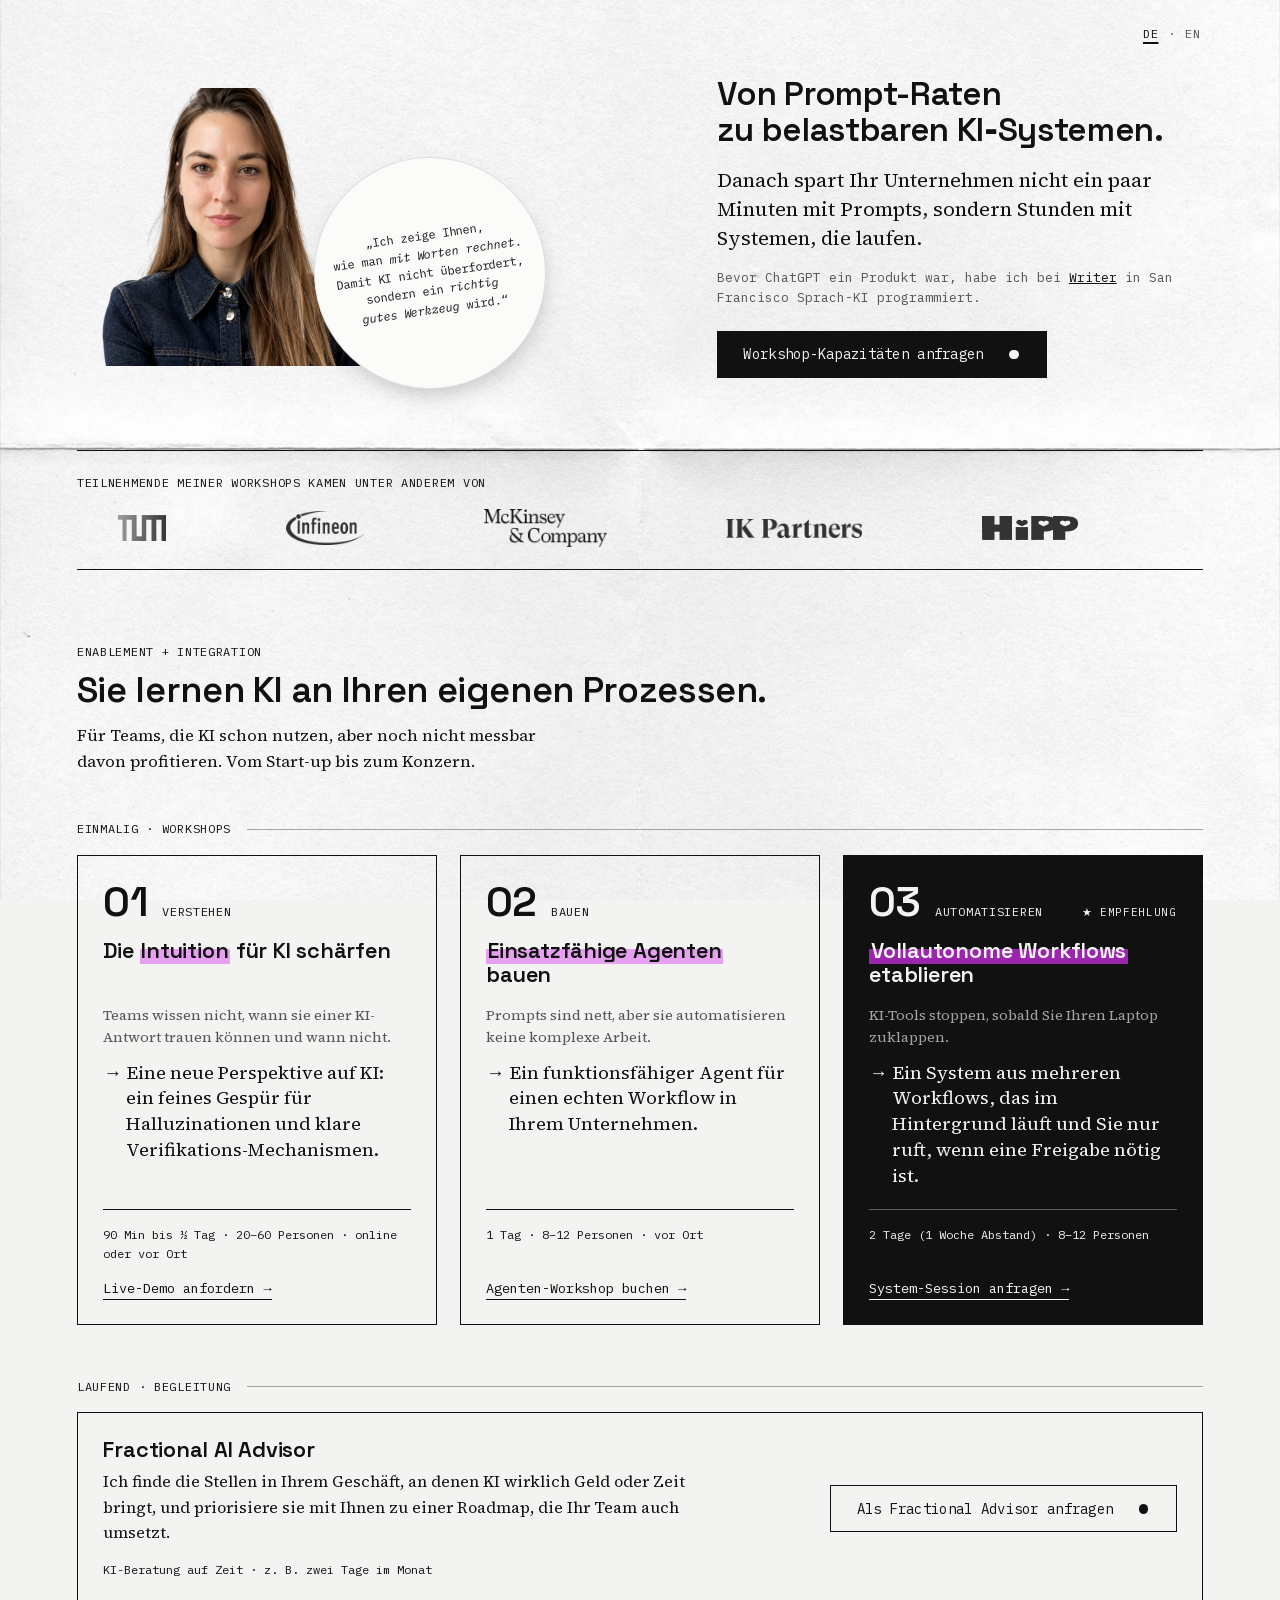
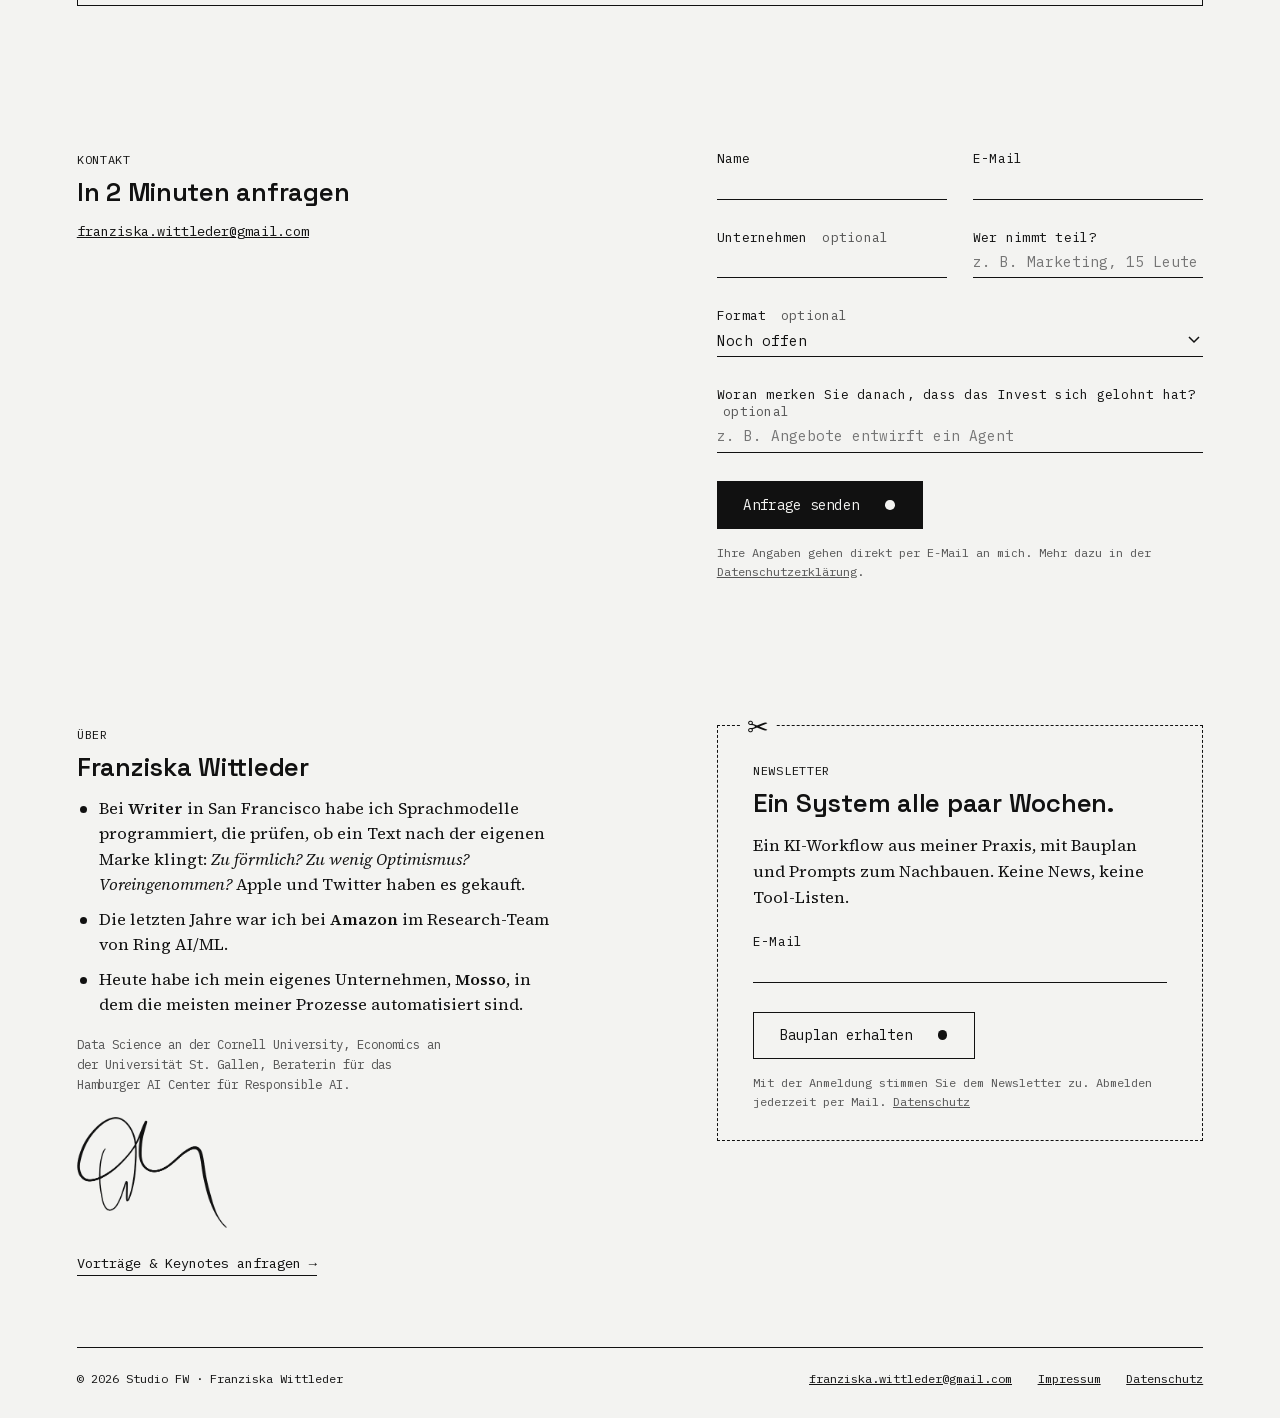
==== index.html @ 4290739c "Über: Hamburger AI Center für Responsible AI (DE/EN) Co-Authored-By: Claude Opus 5.5 <noreply@anthro" ====
<!doctype html>
<html lang="de">
<head>
  <meta charset="utf-8">
  <meta name="viewport" content="width=device-width, initial-scale=1, viewport-fit=cover">
  <meta name="theme-color" content="#f3f3f1">
  <title>Studio FW – KI-Workshops für Teams</title>
  <meta name="description" content="KI-Workshops von Franziska Wittleder: vom Verständnis über einsatzfähige Agenten bis zu vollautonomen Workflows.">
  <link rel="alternate" hreflang="de" href="https://www.studio-fw.com/">
  <link rel="alternate" hreflang="en" href="https://www.studio-fw.com/en/">
  <link rel="alternate" hreflang="x-default" href="https://www.studio-fw.com/">
  <link rel="stylesheet" href="css/site.css?v=47">
</head>
<body>
  <nav class="lang-switch" aria-label="Sprache wählen">
    <a href="./" lang="de" aria-current="page">DE</a>
    <span aria-hidden="true">·</span>
    <a href="en/" lang="en" hreflang="en">EN</a>
  </nav>

  <main>

    <!-- Hero -->
    <section class="hero split">
      <div class="left">
        <figure class="portrait">
          <div class="photo-box">
            <img src="img/portrait.png?v=2" alt="Franziska Wittleder">
          </div>
          <figcaption class="hero-quote"><span>„Ich zeige Ihnen,<br>wie man <em>mit Worten rechnet</em>.<br>Damit KI nicht überfordert,<br>sondern ein <em>richtig</em><br><em>gutes Werkzeug</em> wird.“</span></figcaption>
        </figure>
      </div>
      <div class="right">
        <h1>Von Prompt-Raten<br>zu belastbaren KI&#8209;Systemen.</h1>
        <div class="intro">
          <p class="promise">Danach spart Ihr Unternehmen nicht ein paar Minuten mit Prompts, sondern Stunden mit Systemen, die laufen.</p>
          <p class="proof">Bevor ChatGPT ein Produkt war, habe ich bei <a href="https://techcrunch.com/2026/08/13/writer-introduces-new-ai-model-and-upgraded-harness-to-contain-token-costs/" target="_blank" rel="noopener">Writer</a> in San Francisco Sprach-KI programmiert.</p>
        </div>
        <a class="cta primary" href="#anfrage">Workshop-Kapazitäten anfragen</a>
      </div>
    </section>

    <!-- Logo-Band -->
    <div class="logos">
      <p class="label">Teilnehmende meiner Workshops kamen unter anderem von</p>
      <div class="logo-row">
        <div class="logo-track">
          <div class="logo-set">
            <img class="tum" src="img/logos/tum.png" alt="Technische Universität München">
            <img class="infineon" src="img/logos/infineon.png" alt="Infineon">
            <img class="mckinsey" src="img/logos/mckinsey.png" alt="McKinsey &amp; Company">
            <img class="ik" src="img/logos/ik-partners.png" alt="IK Partners">
            <img class="hipp" src="img/logos/hipp.png" alt="HiPP">
            <img class="dhl" src="img/logos/dhl.png" alt="DHL">
          </div>
          <!-- zweiter Durchlauf für die Endlosschleife, für Screenreader versteckt -->
          <div class="logo-set" aria-hidden="true">
            <img class="tum" src="img/logos/tum.png" alt="">
            <img class="infineon" src="img/logos/infineon.png" alt="">
            <img class="mckinsey" src="img/logos/mckinsey.png" alt="">
            <img class="ik" src="img/logos/ik-partners.png" alt="">
            <img class="hipp" src="img/logos/hipp.png" alt="">
            <img class="dhl" src="img/logos/dhl.png" alt="">
          </div>
        </div>
      </div>
    </div>

    <!-- Framework -->
    <section id="framework">
      <div class="framework-head">
        <p class="label">Enablement + Integration</p>
        <h2>Sie lernen KI an Ihren eigenen Prozessen.</h2>
        <p class="for-whom">Für Teams, die KI schon nutzen, aber noch nicht messbar davon profitieren. Vom Start-up bis zum Konzern.</p>
      </div>

      <p class="offer-kind">Einmalig · Workshops</p>
      <div class="phases">
      <article class="phase">
        <p class="phase-num"><span class="num">01</span><span class="verb">Verstehen</span></p>
        <h3>Die <mark class="hl">Intuition</mark> für KI schärfen</h3>
        <p class="before">Teams wissen nicht, wann sie einer KI-Antwort trauen können und wann nicht.</p>
        <p class="after">Eine neue Perspektive auf KI: ein feines Gespür für Halluzinationen und klare Verifikations-Mechanismen.</p>
        <p class="facts">90 Min bis ½ Tag · 20–60 Personen · online oder vor Ort</p>
        <a class="phase-link" href="#anfrage" data-format="phase1">Live-Demo anfordern →</a>
      </article>

      <article class="phase">
        <p class="phase-num"><span class="num">02</span><span class="verb">Bauen</span></p>
        <h3><mark class="hl">Einsatzfähige Agenten</mark> bauen</h3>
        <p class="before">Prompts sind nett, aber sie automatisieren keine komplexe Arbeit.</p>
        <p class="after">Ein funktionsfähiger Agent für einen echten Workflow in Ihrem Unternehmen.</p>
        <p class="facts">1 Tag · 8–12 Personen · vor Ort</p>
        <a class="phase-link" href="#anfrage" data-format="phase2">Agenten-Workshop buchen →</a>
      </article>

      <article class="phase featured">
        <p class="phase-num"><span class="num">03</span><span class="verb">Automatisieren</span><span class="badge">★ Empfehlung</span></p>
        <h3><mark class="hl">Vollautonome Workflows</mark> etablieren</h3>
        <p class="before">KI-Tools stoppen, sobald Sie Ihren Laptop zuklappen.</p>
        <p class="after">Ein System aus mehreren Workflows, das im Hintergrund läuft und Sie nur ruft, wenn eine Freigabe nötig ist.</p>
        <p class="facts">2 Tage (1 Woche Abstand) · 8–12 Personen</p>
        <a class="phase-link" href="#anfrage" data-format="phase3">System-Session anfragen →</a>
      </article>
      </div>

      <!-- Laufende Begleitung: über die ganze Breite -->
      <p class="offer-kind offer-kind-later">Laufend · Begleitung</p>
      <div class="advisor">
        <div>
          <h3>Fractional AI Advisor</h3>
          <p class="advisor-text">Ich finde die Stellen in Ihrem Geschäft, an denen KI wirklich Geld oder Zeit bringt, und priorisiere sie mit Ihnen zu einer Roadmap, die Ihr Team auch umsetzt.</p>
          <p class="facts">KI-Beratung auf Zeit · z. B. zwei Tage im Monat</p>
        </div>
        <a class="cta" href="#anfrage" data-format="advisor">Als Fractional Advisor anfragen</a>
      </div>
    </section>

    <!-- Anfrage: Felder paarweise -->
    <section id="anfrage" class="split contact">
      <div>
        <p class="label">Kontakt</p>
        <h2 style="margin-top:0.6rem">In 2 Minuten anfragen</h2>
        <a class="mail" href="mailto:franziska.wittleder@gmail.com">franziska.wittleder@gmail.com</a>
      </div>
      <div>
        <form id="request-form" data-subject="Anfrage">
          <div class="field-grid">
            <div class="field">
              <input id="r-name" name="name" type="text" autocomplete="name" required>
              <label for="r-name">Name</label>
            </div>
            <div class="field">
              <input id="r-email" name="email" type="email" autocomplete="email" required>
              <label for="r-email">E-Mail</label>
            </div>
            <div class="field">
              <input id="r-company" name="company" type="text" autocomplete="organization">
              <label for="r-company">Unternehmen <span class="opt">optional</span></label>
            </div>
            <div class="field">
              <input id="r-who" name="who" type="text" placeholder="z. B. Marketing, 15 Leute" required>
              <label for="r-who">Wer nimmt teil?</label>
            </div>
            <div class="field field-wide">
              <select id="r-format" name="format">
                <option value="offen">Noch offen</option>
                <option value="phase1">Phase 1 – Intuition für KI schärfen</option>
                <option value="phase2">Phase 2 – Einsatzfähige Agenten bauen</option>
                <option value="phase3">Phase 3 – Vollautonome Workflows</option>
                <option value="talk">Vortrag / Keynote</option>
                <option value="advisor">Laufende Begleitung (Fractional Advisor)</option>
              </select>
              <label for="r-format">Format <span class="opt">optional</span></label>
            </div>
            <div class="field field-wide">
              <input id="r-goal" name="goal" type="text" placeholder="z. B. Angebote entwirft ein Agent">
              <label for="r-goal">Woran merken Sie danach, dass das Invest sich gelohnt hat? <span class="opt">optional</span></label>
            </div>
          </div>
          <input class="hp" type="text" name="_honey" tabindex="-1" autocomplete="off" aria-hidden="true">
          <button class="cta primary" type="submit">Anfrage senden</button>
          <p class="form-note">Ihre Angaben gehen direkt per E-Mail an mich. Mehr dazu in der <a href="datenschutz.html#anfrage">Datenschutzerklärung</a>.</p>
          <p class="form-error" hidden></p>
        </form>
        <p class="thanks" hidden>Danke! Ihre Anfrage ist angekommen. Ich melde mich innerhalb von 24 Stunden mit konkreten Terminoptionen.</p>
      </div>
    </section>

    <!-- Über und Newsletter nebeneinander -->
    <section class="duo">
      <div class="about">
        <p class="label">Über</p>
        <h2 style="margin-top:0.6rem">Franziska Wittleder</h2>
        <ul class="about-list">
          <li>Bei <strong>Writer</strong> in San Francisco habe ich Sprachmodelle programmiert, die prüfen, ob ein Text nach der eigenen Marke klingt: <em>Zu förmlich? Zu wenig Optimismus? Voreingenommen?</em> Apple und Twitter haben es gekauft.</li>
          <li>Die letzten Jahre war ich bei <strong>Amazon</strong> im Research-Team von Ring AI/ML.</li>
          <li>Heute habe ich mein eigenes Unternehmen, <strong>Mosso</strong>, in dem die meisten meiner Prozesse automatisiert sind.</li>
        </ul>
        <p class="about-small">Data Science an der Cornell University, Economics an der Universität St. Gallen, Beraterin für das Hamburger AI Center für Responsible AI.</p>
        <img class="signature" src="img/unterschrift.png" alt="Unterschrift Franziska Wittleder">
        <p class="about-links"><a class="phase-link" href="#anfrage" data-format="talk">Vorträge &amp; Keynotes anfragen →</a></p>
      </div>

      <!-- Newsletter als Abschnitt zum Ausschneiden -->
      <div class="coupon newsletter">
        <p class="label">Newsletter</p>
        <h2 style="margin-top:0.6rem">Ein System alle paar Wochen.</h2>
        <p class="newsletter-lead">Ein KI-Workflow aus meiner Praxis, mit Bauplan und Prompts zum Nachbauen. Keine News, keine Tool-Listen.</p>
        <form id="newsletter-form" data-subject="Newsletter-Anmeldung">
          <div class="field">
            <input id="email" name="email" type="email" autocomplete="email" required>
            <label for="email">E-Mail</label>
          </div>
          <input class="hp" type="text" name="_honey" tabindex="-1" autocomplete="off" aria-hidden="true">
          <button class="cta" type="submit">Bauplan erhalten</button>
          <p class="form-note">Mit der Anmeldung stimmen Sie dem Newsletter zu. Abmelden jederzeit per Mail. <a href="datenschutz.html#newsletter">Datenschutz</a></p>
          <p class="form-error" hidden></p>
        </form>
        <p class="thanks" hidden>Danke! Sie sind dabei.</p>
      </div>
    </section>
  </main>

  <footer>
    <span>© 2026 Studio FW · Franziska Wittleder</span>
    <nav class="footer-links">
      <a href="mailto:franziska.wittleder@gmail.com">franziska.wittleder@gmail.com</a>
      <a href="impressum.html">Impressum</a>
      <a href="datenschutz.html">Datenschutz</a>
    </nav>
  </footer>

  <script src="js/forms.js?v=14"></script>
</body>
</html>
---- css/site.css ----
/* Schriften lokal (SIL Open Font License), kein Abruf bei Google */
@font-face {
  font-family: 'IBM Plex Mono';
  font-style: italic;
  font-weight: 400;
  font-display: swap;
  src: url('../fonts/ibm-plex-mono-400-italic.woff2') format('woff2');
  unicode-range: U+0000-00FF, U+0131, U+0152-0153, U+02BB-02BC, U+02C6, U+02DA, U+02DC, U+0304, U+0308, U+0329, U+2000-206F, U+20AC, U+2122, U+2191, U+2193, U+2212, U+2215, U+FEFF, U+FFFD;
}

@font-face {
  font-family: 'Source Serif 4';
  font-style: italic;
  font-weight: 400;
  font-display: swap;
  src: url('../fonts/source-serif-4-italic.woff2') format('woff2');
  unicode-range: U+0000-00FF, U+0131, U+0152-0153, U+02BB-02BC, U+02C6, U+02DA, U+02DC, U+0304, U+0308, U+0329, U+2000-206F, U+20AC, U+2122, U+2191, U+2193, U+2212, U+2215, U+FEFF, U+FFFD;
}

@font-face {
  font-family: 'Source Serif 4';
  font-style: normal;
  font-weight: 400;
  font-display: swap;
  src: url('../fonts/source-serif-4-normal.woff2') format('woff2');
  unicode-range: U+0000-00FF, U+0131, U+0152-0153, U+02BB-02BC, U+02C6, U+02DA, U+02DC, U+0304, U+0308, U+0329, U+2000-206F, U+20AC, U+2122, U+2191, U+2193, U+2212, U+2215, U+FEFF, U+FFFD;
}

@font-face {
  font-family: 'Source Serif 4';
  font-style: normal;
  font-weight: 600;
  font-display: swap;
  src: url('../fonts/source-serif-4-normal.woff2') format('woff2');
  unicode-range: U+0000-00FF, U+0131, U+0152-0153, U+02BB-02BC, U+02C6, U+02DA, U+02DC, U+0304, U+0308, U+0329, U+2000-206F, U+20AC, U+2122, U+2191, U+2193, U+2212, U+2215, U+FEFF, U+FFFD;
}

@font-face {
  font-family: 'IBM Plex Mono';
  font-style: normal;
  font-weight: 400;
  font-display: swap;
  src: url('../fonts/ibm-plex-mono-400.woff2') format('woff2');
  unicode-range: U+0000-00FF, U+0131, U+0152-0153, U+02BB-02BC, U+02C6, U+02DA, U+02DC, U+0304, U+0308, U+0329, U+2000-206F, U+20AC, U+2122, U+2191, U+2193, U+2212, U+2215, U+FEFF, U+FFFD;
}

@font-face {
  font-family: 'IBM Plex Mono';
  font-style: normal;
  font-weight: 500;
  font-display: swap;
  src: url('../fonts/ibm-plex-mono-500.woff2') format('woff2');
  unicode-range: U+0000-00FF, U+0131, U+0152-0153, U+02BB-02BC, U+02C6, U+02DA, U+02DC, U+0304, U+0308, U+0329, U+2000-206F, U+20AC, U+2122, U+2191, U+2193, U+2212, U+2215, U+FEFF, U+FFFD;
}

@font-face {
  font-family: 'Space Grotesk';
  font-style: normal;
  font-weight: 500;
  font-display: swap;
  src: url('../fonts/space-grotesk-500.woff2') format('woff2');
  unicode-range: U+0000-00FF, U+0131, U+0152-0153, U+02BB-02BC, U+02C6, U+02DA, U+02DC, U+0304, U+0308, U+0329, U+2000-206F, U+20AC, U+2122, U+2191, U+2193, U+2212, U+2215, U+FEFF, U+FFFD;
}

@font-face {
  font-family: 'Space Grotesk';
  font-style: normal;
  font-weight: 600;
  font-display: swap;
  src: url('../fonts/space-grotesk-500.woff2') format('woff2');
  unicode-range: U+0000-00FF, U+0131, U+0152-0153, U+02BB-02BC, U+02C6, U+02DA, U+02DC, U+0304, U+0308, U+0329, U+2000-206F, U+20AC, U+2122, U+2191, U+2193, U+2212, U+2215, U+FEFF, U+FFFD;
}

:root {
  --ink: #111;
  --muted: #555;
  --paper: #f3f3f1;
  --serif: "Source Serif 4", Georgia, serif;
  --mono: "IBM Plex Mono", ui-monospace, Menlo, monospace;
  --plum: #8e4585;
  --neon-plum: 214, 46, 240; /* Neon-Pflaume als RGB, für Marker mit Transparenz */
  --gutter: 6vw;
}

* { box-sizing: border-box; margin: 0; padding: 0; }

html { scroll-behavior: smooth; }

body {
  min-height: 100vh;
  background-color: var(--paper);
  font-family: "IBM Plex Mono", ui-monospace, Menlo, monospace;
  color: var(--ink);
  overflow-x: hidden;
}

/* Papier-Foto hochkant: Knick liegt waagerecht in der Mitte */
body::before {
  content: "";
  position: fixed;
  inset: 0;
  pointer-events: none;
  z-index: 0;
  background: url("../img/paper-hoch.jpg") center / cover no-repeat;
}

main {
  position: relative;
  z-index: 1;
}

/* Grundraster: zwei Papierhälften */
.split {
  display: grid;
  grid-template-columns: 1fr 1fr;
}

.split > * {
  padding: 0 var(--gutter);
}

section {
  padding: 8vh 0;
}

h1, h2, h3 {
  font-family: "Space Grotesk", system-ui, sans-serif;
  font-weight: 600;
  letter-spacing: -0.01em;
}

h2 {
  font-size: clamp(1.4rem, 2vw, 1.85rem);
  line-height: 1.08;
}

/* Fließtext in Serif (warm, gut lesbar); Mono bleibt für Labels, Buttons, Eckdaten */
p,
dd,
.legal li {
  font-family: var(--serif);
  font-size: 1.02rem;
  line-height: 1.6;
}

.label,
.phase-num,
.verb,
.form-note,
.form-error {
  font-family: var(--mono);
}

.label {
  font-size: 0.75rem;
  letter-spacing: 0.06em;
  text-transform: uppercase;
}

a { color: inherit; }

/* ---------- Sprachschalter DE · EN ---------- */
.lang-switch {
  position: absolute;
  top: 1.1rem;
  right: var(--gutter);
  z-index: 3;
  display: flex;
  align-items: center;
  gap: 0.45rem;
  font-family: var(--mono);
  font-size: 0.75rem;
  letter-spacing: 0.06em;
  color: var(--muted);
}

.lang-switch a {
  display: inline-flex;
  align-items: center;
  min-height: 32px;
  padding: 0 0.15rem;
  color: var(--muted);
  text-decoration: none;
}

.lang-switch a:hover { color: var(--ink); }

.lang-switch a[aria-current="page"] {
  color: var(--ink);
  text-decoration: underline;
  text-decoration-thickness: 1.5px;
  text-underline-offset: 4px;
}

/* ---------- Hero ---------- */
/* Hero füllt genau die obere Papierhälfte: alles Wichtige steht über dem Knick */
.hero {
  min-height: 50vh;
  min-height: 50svh;
  align-items: center;
  padding: 3.5vh 0 3vh;
}

.hero .left {
  display: flex;
  justify-content: center;
}

/* Foto mit Zitat rechts daneben */
.portrait {
  display: flex;
  align-items: center;
  max-width: 100%;
}

.photo-box {
  flex: none;
  /* Breite so, dass das Foto über den Knick passt */
  /* Format kommt aus dem Foto selbst (von Franziska zugeschnitten) */
  width: min(21vw, 300px, calc((50vh - 100px) * 0.95));
}

/* Zitat als runder Aufkleber, ragt leicht ins Foto */
.hero-quote {
  position: relative;
  z-index: 1;
  flex: none;
  display: flex;
  align-items: center;
  justify-content: center;
  width: 14.5rem;
  height: 14.5rem;
  margin-left: -3rem;
  margin-top: 20%;
  border-radius: 50%;
  background: #fbfbf9;
  border: 1px solid rgba(17, 17, 17, 0.12);
  box-shadow: 0 10px 24px -8px rgba(0, 0, 0, 0.25);
  transform: rotate(-8deg);
  text-align: center;
  white-space: nowrap;
  font-family: var(--mono);
  font-size: 0.74rem;
  line-height: 1.6;
}


.photo-box img {
  display: block;
  width: 100%;
  height: auto;
}

.hero h1 {
  font-size: clamp(1.7rem, min(2.6vw, 4.4vh), 2.4rem);
  line-height: 1.06;
  max-width: 22ch;
}

.hero .intro {
  margin-top: 1.2rem;
  max-width: 34rem;
}

/* ein Satz Versprechen, darunter der Beweis als ruhige Zeile */
.hero .promise {
  font-size: 1.25rem;
  line-height: 1.45;
}

.hero .proof {
  margin-top: 0.9rem;
  font-family: var(--mono);
  font-size: 0.8rem;
  line-height: 1.6;
  color: var(--muted);
}

.hero .proof a { color: var(--ink); }

.hero .cta { margin-top: 1.4rem; }

/* Button mit Punkt */
.cta {
  display: inline-flex;
  align-items: center;
  gap: 1.6rem;
  padding: 0.85rem 1.7rem 0.85rem 1.6rem;
  border: 1.5px solid var(--ink);
  background: transparent;
  font: inherit;
  font-size: 0.88rem;
  letter-spacing: 0.02em;
  color: var(--ink);
  text-decoration: none;
  cursor: pointer;
  transition: background-color 0.2s, color 0.2s;
}

.cta::after {
  content: "";
  flex: none;
  width: 0.6rem;
  height: 0.6rem;
  border-radius: 50%;
  background: currentColor;
}

.cta:hover,
.cta:focus-visible {
  background: var(--ink);
  color: var(--paper);
  outline: none;
}

/* Hauptaktion: in Tinte gefüllt, damit sie sich von Nebenaktionen abhebt */
.cta.primary {
  background: var(--ink);
  color: var(--paper);
}

.cta.primary:hover,
.cta.primary:focus-visible {
  background: transparent;
  color: var(--ink);
}

/* ---------- Logo-Band ---------- */
.logos {
  padding: 2.4vh 0;
  border-top: 1.5px solid var(--ink);
  border-bottom: 1.5px solid var(--ink);
  margin: 0 var(--gutter);
}

.logo-row {
  margin-top: 1.1rem;
  overflow: hidden;
  container-type: inline-size;
  /* weiche Kanten links und rechts */
  -webkit-mask-image: linear-gradient(to right, transparent, #000 8%, #000 92%, transparent);
          mask-image: linear-gradient(to right, transparent, #000 8%, #000 92%, transparent);
}

/* Laufband: zwei gleiche Durchläufe, jeder genau so breit wie das sichtbare Band.
   So ist zu jedem Zeitpunkt jedes Logo genau einmal zu sehen. */
.logo-track {
  display: flex;
  width: max-content;
  animation: logos-laufen 40s linear infinite;
}
.logo-row:hover .logo-track { animation-play-state: paused; }

.logo-set {
  flex: none;
  display: flex;
  align-items: center;
  justify-content: space-around;
  gap: 2.4rem;
  min-width: calc(100cqw + 12rem);
  padding-right: 2.4rem;
}

@keyframes logos-laufen {
  from { transform: translateX(0); }
  to   { transform: translateX(-50%); }
}

/* Wer weniger Bewegung will, sieht die Logos ruhig nebeneinander */
@media (prefers-reduced-motion: reduce) {
  .logo-row { -webkit-mask-image: none; mask-image: none; }
  .logo-track { animation: none; width: auto; }
  .logo-set { min-width: 0; width: 100%; flex-wrap: wrap; justify-content: space-between; gap: 1.6rem 2.4rem; padding-right: 0; }
  .logo-set[aria-hidden="true"] { display: none; }
}

/* Höhen optisch angeglichen: breite Wortmarken kleiner, kompakte größer */
.logo-row img {
  display: block;
  height: 24px;
  width: auto;
  opacity: 0.85;
}

.logo-row .tum { height: 26px; }
.logo-row .mckinsey { height: 38px; opacity: 1; }
.logo-row .ik { height: 19px; }
.logo-row .infineon { height: 34px; }
.logo-row .hipp { height: 24px; }
.logo-row .dhl { height: 17px; }

/* ---------- Framework: das Herzstück der Seite ---------- */
.framework-head { margin: 0 var(--gutter); }
.framework-head h2 {
  margin-top: 0.6rem;
  max-width: 36ch;
  font-size: clamp(1.8rem, 2.8vw, 2.6rem);
}

/* Drei Phasen als Karten nebeneinander */
.phases {
  display: grid;
  grid-template-columns: repeat(3, 1fr);
  grid-template-rows: repeat(6, auto);
  column-gap: 1.4rem;
  row-gap: 0;
  margin: 5vh var(--gutter) 0;
}

/* Subgrid: gleiche Zeilen aller Karten stehen auf gleicher Höhe */
.phase {
  display: grid;
  grid-row: span 6;
  grid-template-rows: subgrid;
  row-gap: 0;
  padding: 1.6rem 1.6rem 1.5rem;
  border: 1.5px solid var(--ink);
}

/* Kopfzeile: Nummer · Stichwort (· Empfehlung) */
.phase-num {
  display: flex;
  align-items: baseline;
  gap: 0.9rem;
  font-size: 0.75rem;
  letter-spacing: 0.06em;
  text-transform: uppercase;
}

.phase-num .num {
  font-family: "Space Grotesk", system-ui, sans-serif;
  font-weight: 600;
  font-size: 2.6rem;
  line-height: 1;
  letter-spacing: -0.02em;
}

.phase-num { flex-wrap: wrap; }
.phase-num .badge { margin-left: auto; white-space: nowrap; }

.phase h3 {
  margin-top: 1rem;
  font-size: clamp(1.25rem, 1.7vw, 1.55rem);
  line-height: 1.12;
}

/* Vorher → Nachher statt Labels */
.phase .before {
  margin-top: 1.1rem;
  font-size: 0.9rem;
  line-height: 1.5;
  color: var(--muted);
}

.phase .after {
  margin-top: 0.7rem;
  padding-left: 1.4rem;
  text-indent: -1.4rem;
  font-size: 1.15rem;
  line-height: 1.4;
}

.phase .after::before {
  content: "→";
  display: inline-block;
  width: 1.4rem;
  text-indent: 0;
}

.phase .facts {
  align-self: start;
  margin-top: 1.3rem;
  padding-top: 0.9rem;
  border-top: 1px solid currentColor;
  font-family: var(--mono);
  font-size: 0.75rem;
  line-height: 1.6;
}

.phase-link {
  justify-self: start;
  align-self: start;
  margin-top: 1rem;
  font-size: 0.85rem;
  text-decoration: none;
  border-bottom: 1.5px solid currentColor;
  padding-bottom: 0.15rem;
}

.phase-link:hover { border-bottom-width: 3px; }

/* Trennzeile: einmalig (Workshops) vs. laufend (Begleitung) */
.offer-kind {
  display: flex;
  align-items: center;
  gap: 1rem;
  margin: 5vh var(--gutter) 1rem;
  font-family: var(--mono);
  font-size: 0.75rem;
  letter-spacing: 0.06em;
  text-transform: uppercase;
}

.offer-kind::after {
  content: "";
  flex: 1;
  height: 1px;
  background: currentColor;
  opacity: 0.35;
}

.offer-kind-later { margin-top: 3.2rem; }
.offer-kind + .phases { margin-top: 0; }
.offer-kind + .advisor { margin-top: 0; }

/* Laufende Begleitung: ein Kasten über die ganze Breite unter den Phasen */
.advisor {
  display: flex;
  align-items: center;
  justify-content: space-between;
  gap: 1.5rem 3rem;
  margin: 0 var(--gutter);
  padding: 1.6rem;
  border: 1.5px solid var(--ink);
}

.advisor h3 {
  font-size: clamp(1.25rem, 1.7vw, 1.55rem);
  line-height: 1.12;
}

.advisor-text {
  margin-top: 0.4rem;
  font-size: 1rem;
}

.advisor > div { max-width: 60ch; }
.advisor .facts { margin-top: 0.9rem; padding-top: 0; border-top: 0; font-family: var(--mono); font-size: 0.75rem; }
.advisor .cta { flex: none; }

.for-whom {
  margin-top: 0.8rem;
  max-width: 54ch;
}

/* Kernbegriffe in den Phasen-Titeln: Marker in Pflaume */
mark.hl {
  color: inherit;
  background: linear-gradient(transparent 45%, rgba(var(--neon-plum), 0.42) 45%, rgba(var(--neon-plum), 0.42) 100%);
  padding: 0 0.08em;
  -webkit-box-decoration-break: clone;
          box-decoration-break: clone;
}

.phase.featured mark.hl {
  background: linear-gradient(transparent 45%, rgba(var(--neon-plum), 0.7) 45%, rgba(var(--neon-plum), 0.7) 100%);
}

/* Phase 3 = Empfehlung: in Tinte gedruckt */
.phase.featured {
  background: var(--ink);
  color: var(--paper);
}

.phase.featured .before { color: rgba(243, 243, 241, 0.65); }
.phase.featured .facts { border-top-color: rgba(243, 243, 241, 0.35); }

.badge {
  font-size: 0.68rem;
  letter-spacing: 0.06em;
  text-transform: uppercase;
}

/* ---------- Formulare ---------- */
form { max-width: 520px; }

.field {
  display: flex;
  flex-direction: column;
  margin-bottom: 1.8rem;
}

/* Beschriftung über dem Feld: klar, was wozu gehört */
.field input,
.field select {
  order: 2;
  width: 100%;
  padding: 0.4rem 0;
  border: 0;
  border-bottom: 1.5px solid var(--ink);
  border-radius: 0;
  background: transparent;
  font: inherit;
  font-size: 0.9rem;
  color: var(--ink);
  outline: none;
  appearance: none;
}

.field select {
  background: url("data:image/svg+xml;utf8,<svg xmlns='http://www.w3.org/2000/svg' width='12' height='8'><path d='M1 1l5 5 5-5' fill='none' stroke='%23111' stroke-width='1.5'/></svg>") right 0.2rem center / 12px 8px no-repeat;
  cursor: pointer;
}

.field input:focus,
.field select:focus { border-bottom-width: 2.5px; }

.field label {
  order: 1;
  font-size: 0.8rem;
  letter-spacing: 0.02em;
}

.field label .opt {
  margin-left: 0.4rem;
  color: var(--muted);
}

.form-note {
  margin-top: 0.9rem;
  font-size: 0.75rem;
  color: var(--muted);
}

.contact .lead { margin-top: 1rem; max-width: 42ch; }

.contact .mail {
  display: inline-block;
  margin-top: 1rem;
  font-size: 0.85rem;
}

/* ---------- Über ---------- */
.about p { max-width: 54ch; }
.about p + p { margin-top: 0.7rem; }

.signature {
  display: block;
  width: 150px;
  height: auto;
  margin-top: 1.4rem;
}

.about-links {
  margin-top: 1.6rem;
  font-family: var(--mono);
  font-size: 0.85rem;
}

/* ---------- Newsletter ---------- */
.newsletter-lead { max-width: 46ch; margin: 0.9rem 0 1.4rem; }

/* Felder paarweise nebeneinander: halbe Höhe */
.field-grid {
  display: grid;
  grid-template-columns: 1fr 1fr;
  column-gap: 1.6rem;
}

/* Feld über beide Spalten */
.field-wide { grid-column: 1 / -1; }

/* ---------- Über + Newsletter nebeneinander ---------- */
.duo {
  display: grid;
  grid-template-columns: 1fr 1fr;
  align-items: start;
}

.duo > * { margin: 0 var(--gutter); }

.about-text { margin-top: 0.9rem; }

/* Über als Aufzählung: ein Punkt pro Station */
.about-list {
  list-style: none;
  margin-top: 0.9rem;
  max-width: 54ch;
}

.about-list li {
  position: relative;
  padding-left: 1.4rem;
  font-family: var(--serif);
  font-size: 1.02rem;
  line-height: 1.55;
}

.about-list li + li { margin-top: 0.6rem; }

.about-list li::before {
  /* derselbe runde Punkt wie in den Buttons */
  content: "";
  position: absolute;
  left: 0.2rem;
  top: 0.6em;
  width: 0.45rem;
  height: 0.45rem;
  border-radius: 50%;
  background: var(--ink);
}

.about-list strong { font-weight: 600; }
.about-text + .about-text { margin-top: 0.6rem; }
.about-text strong { font-weight: 600; }


.about-small {
  margin-top: 1.1rem;
  font-family: var(--mono);
  font-size: 0.78rem;
  line-height: 1.6;
  color: var(--muted);
}

/* Newsletter wie ein Abschnitt zum Ausschneiden */
.coupon {
  position: relative;
  padding: 2.2rem 2.2rem 1.8rem;
  border: 1.5px dashed var(--ink);
}

.coupon::before {
  content: "✂";
  position: absolute;
  top: -1.05rem;
  left: 1.4rem;
  padding: 0 0.4rem;
  background: var(--paper);
  font-size: 1.6rem;
  line-height: 1.3;
}

.thanks { font-family: var(--serif); font-size: 1.02rem; line-height: 1.55; }

.form-error {
  margin-top: 0.9rem;
  font-size: 0.8rem;
  color: #a12a1a;
}

/* Honigtopf gegen Spam-Bots, für Menschen unsichtbar */
.hp { position: absolute; left: -9999px; }

/* ---------- Footer ---------- */
footer {
  position: relative;
  z-index: 1;
  margin: 0 var(--gutter);
  padding: 1.4rem 0 2rem;
  border-top: 1.5px solid var(--ink);
  display: flex;
  justify-content: space-between;
  flex-wrap: wrap;
  gap: 1rem;
  font-size: 0.75rem;
}

.footer-links {
  display: flex;
  flex-wrap: wrap;
  gap: 0.4rem 1.6rem;
}

.form-note a { color: inherit; }


/* ---------- Handy ---------- */
@media (max-width: 760px) {
  :root { --gutter: 16px; }

  .split { grid-template-columns: 1fr; }
  .split > * + * { margin-top: 1.4rem; }

  section { padding: 5vh 0; }

  .field-grid { grid-template-columns: 1fr; }

  .duo { grid-template-columns: 1fr; row-gap: 3rem; }
  .coupon { padding: 1.8rem 1.2rem 1.4rem; }

  .hero { padding: 3vh 0 4vh; }
  .lang-switch { top: 0.6rem; }
  .lang-switch a { min-height: 44px; }
  .hero .left { justify-content: flex-start; }
  /* Foto kleiner, damit die Headline auf dem ersten Bildschirm steht */
  .hero { min-height: 0; }
  .photo-box { width: 52vw; max-width: 220px; }
  /* Handy: Zettel unter dem Foto, leicht überlappend */
  .portrait { flex-direction: column; align-items: flex-start; }
  .hero-quote { width: 12.5rem; height: 12.5rem; margin: -5.5rem 0 0 calc(52vw - 5rem); font-size: 0.66rem; }
  .hero h1 { font-size: 1.85rem; }
  .hero .promise { font-size: 1.12rem; }

  /* Buttons über die volle Breite, Text in einer Zeile */
  .cta {
    width: 100%;
    justify-content: space-between;
    padding: 1rem 1.2rem;
    font-size: 0.9rem;
  }

  /* ab 16px zoomt iOS beim Antippen nicht mehr in die Felder */
  .field input,
  .field select { font-size: 16px; padding: 0.55rem 0; }

  /* Links mit genug Fläche zum Tippen (mind. 44px hoch) */
  .phase-link,
  .contact .mail,
  footer a {
    display: inline-flex;
    align-items: center;
    min-height: 44px;
  }

  .phase-link { border-bottom: 0; text-decoration: underline; text-underline-offset: 4px; text-decoration-thickness: 1.5px; }

  .label,
  .phase-num { font-size: 0.78rem; }

  .logo-track { animation-duration: 28s; }
  .logo-set { gap: 2.2rem; padding-right: 2.2rem; }

  footer { flex-direction: column; gap: 0.2rem; padding-bottom: calc(2rem + env(safe-area-inset-bottom)); }
  .footer-links { flex-direction: column; gap: 0; }

  .phases { grid-template-columns: 1fr; grid-template-rows: none; row-gap: 1rem; }
  .phase { display: flex; flex-direction: column; grid-row: auto; }
  .phase { padding: 1.4rem 1.2rem 1.3rem; }
  .advisor { flex-direction: column; align-items: stretch; padding: 1.4rem 1.2rem; }
  .advisor .cta { font-size: 0.82rem; gap: 0.8rem; padding: 0.95rem 1rem; letter-spacing: 0; white-space: nowrap; }
  .offer-kind { margin-top: 3vh; }
  .offer-kind-later { margin-top: 2.4rem; }
}

/* ---------- Rechtsseiten (Impressum, Datenschutz) ---------- */
.legal {
  position: relative;
  z-index: 1;
  max-width: 720px;
  padding: 6vh var(--gutter) 8vh;
}

.legal .back {
  display: inline-flex;
  align-items: center;
  min-height: 44px;
  font-size: 0.85rem;
}

.legal h1 {
  margin-top: 2rem;
  font-size: clamp(1.6rem, 2.6vw, 2.2rem);
  line-height: 1.08;
}

.legal h2 {
  margin-top: 2.4rem;
  font-size: 1.1rem;
}

.legal h3 {
  margin-top: 1.4rem;
  font-size: 0.95rem;
}

.legal p,
.legal li {
  margin-top: 0.6rem;
  font-size: 0.88rem;
  line-height: 1.6;
}

.legal ul { padding-left: 1.2rem; }

.legal .stand {
  margin-top: 3rem;
  font-size: 0.75rem;
  color: var(--muted);
}
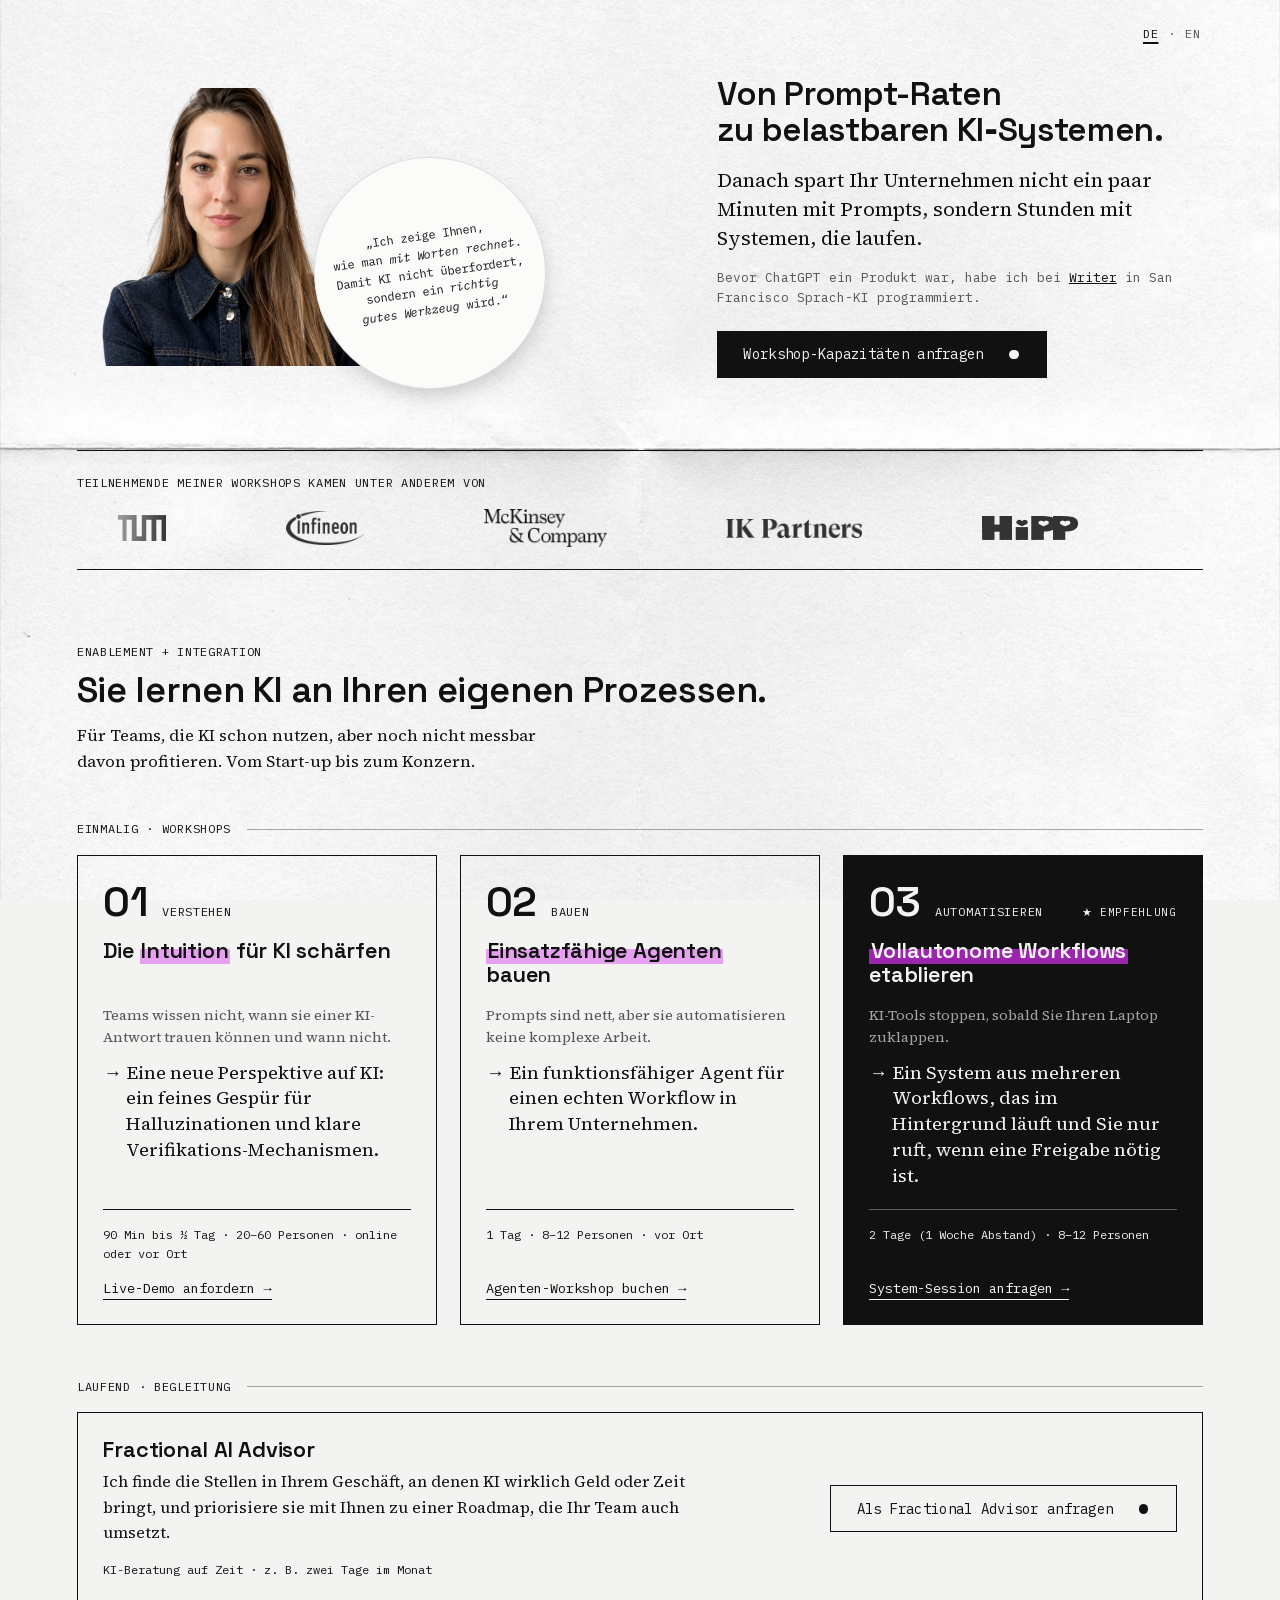
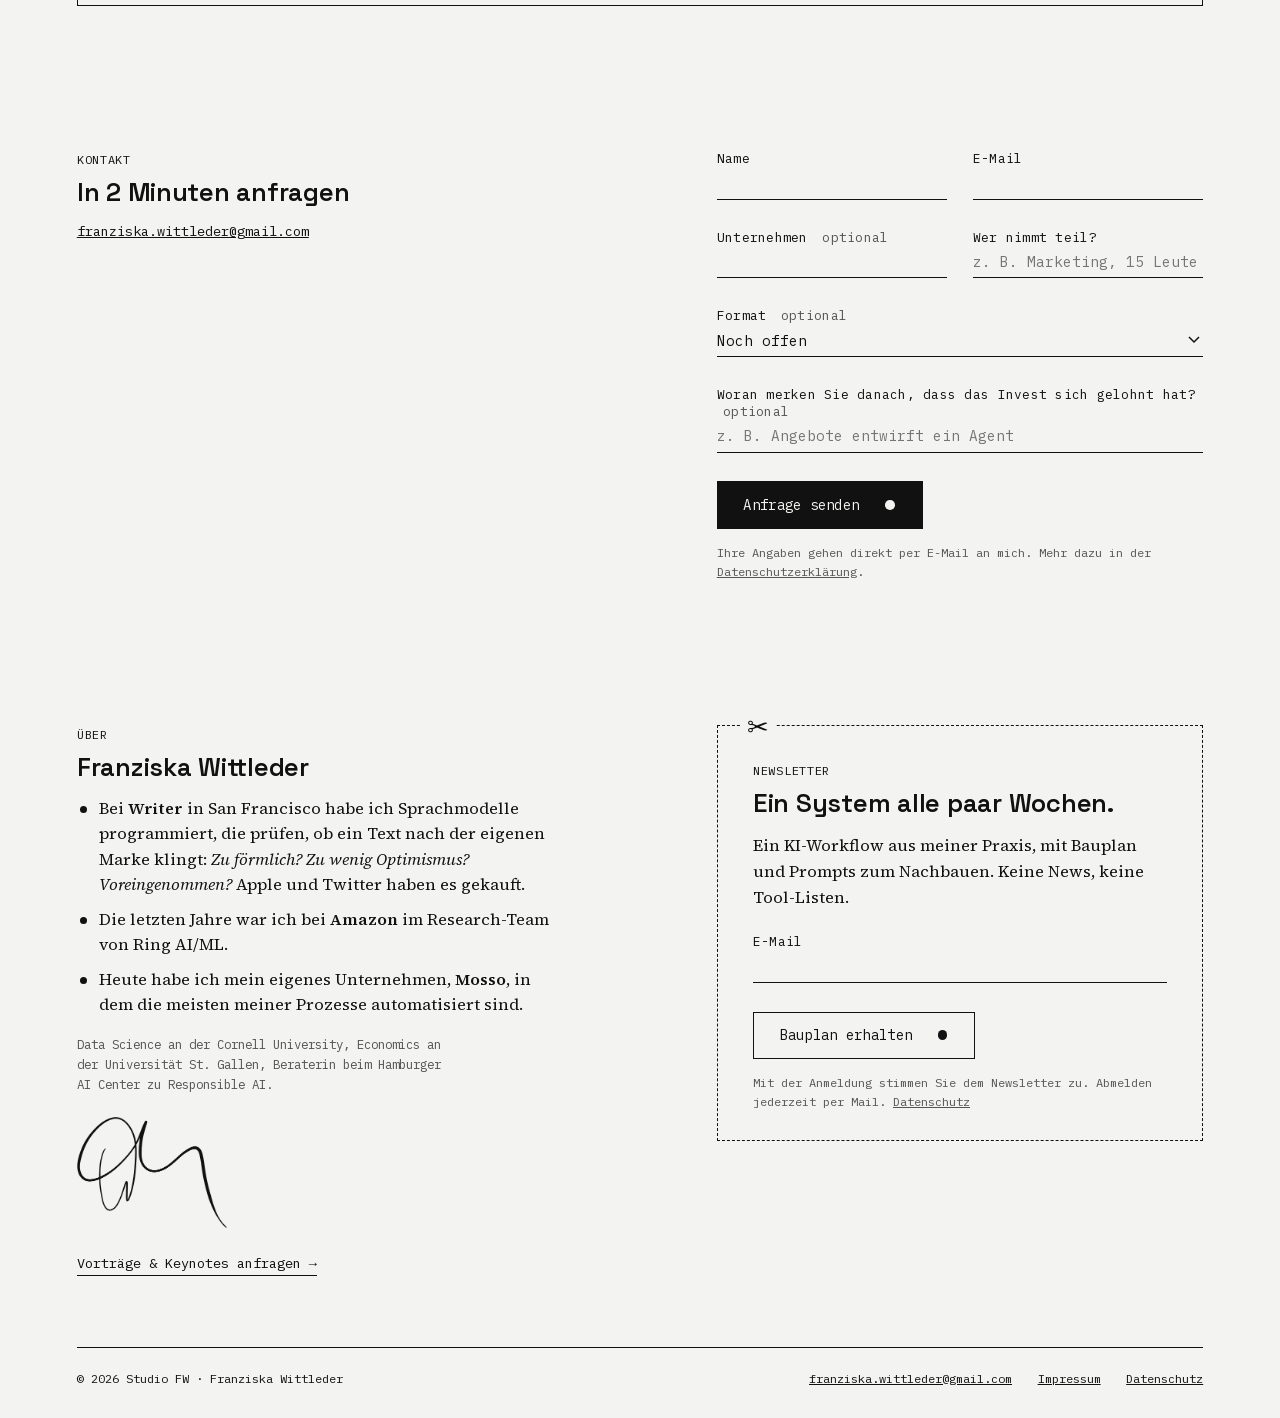
==== commit 0f6b9986: "Über: Beraterin beim Hamburger AI Center zu Responsible AI Co-Authored-By: Claude Opus 5.5 <noreply@" ====
--- a/index.html
+++ b/index.html
@@ -177,7 +177,7 @@
           <li>Die letzten Jahre war ich bei <strong>Amazon</strong> im Research-Team von Ring AI/ML.</li>
           <li>Heute habe ich mein eigenes Unternehmen, <strong>Mosso</strong>, in dem die meisten meiner Prozesse automatisiert sind.</li>
         </ul>
-        <p class="about-small">Data Science an der Cornell University, Economics an der Universität St. Gallen, Beraterin für das Hamburger AI Center für Responsible AI.</p>
+        <p class="about-small">Data Science an der Cornell University, Economics an der Universität St. Gallen, Beraterin beim Hamburger AI Center zu Responsible AI.</p>
         <img class="signature" src="img/unterschrift.png" alt="Unterschrift Franziska Wittleder">
         <p class="about-links"><a class="phase-link" href="#anfrage" data-format="talk">Vorträge &amp; Keynotes anfragen →</a></p>
       </div>
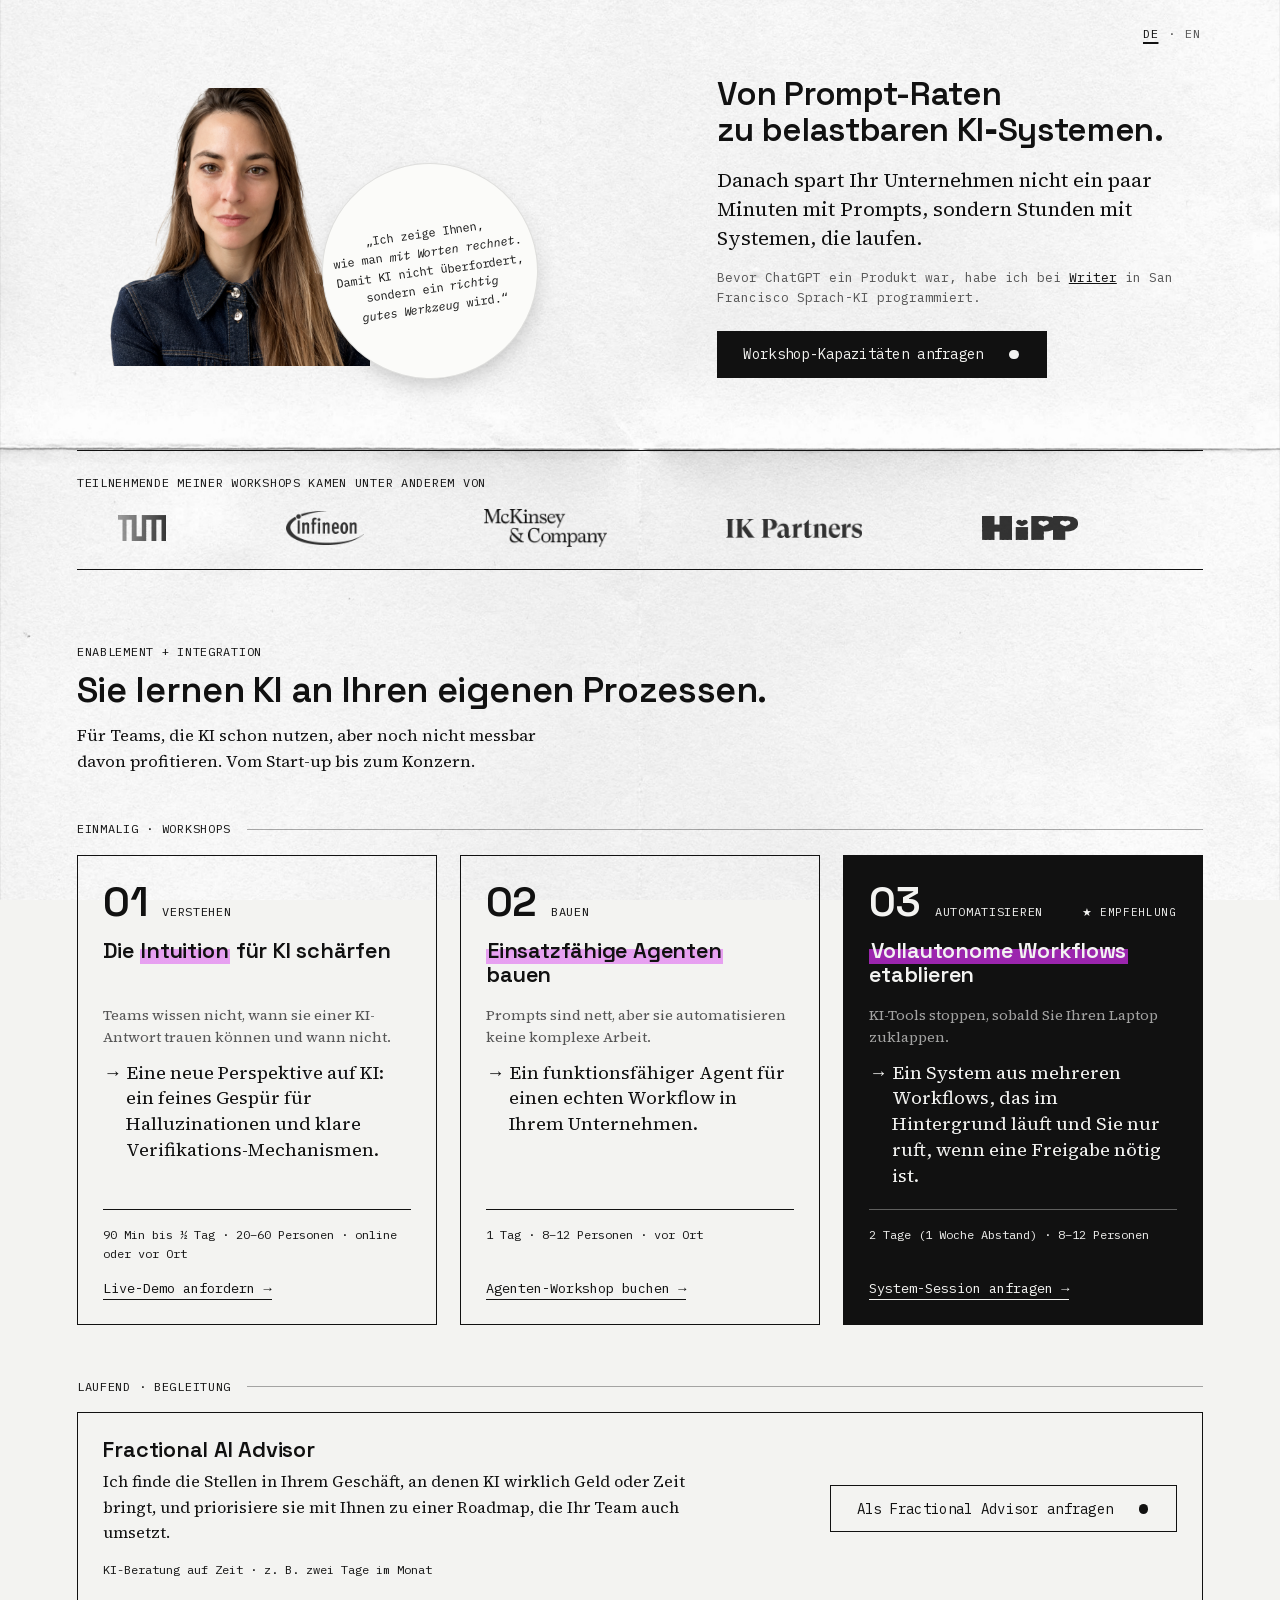
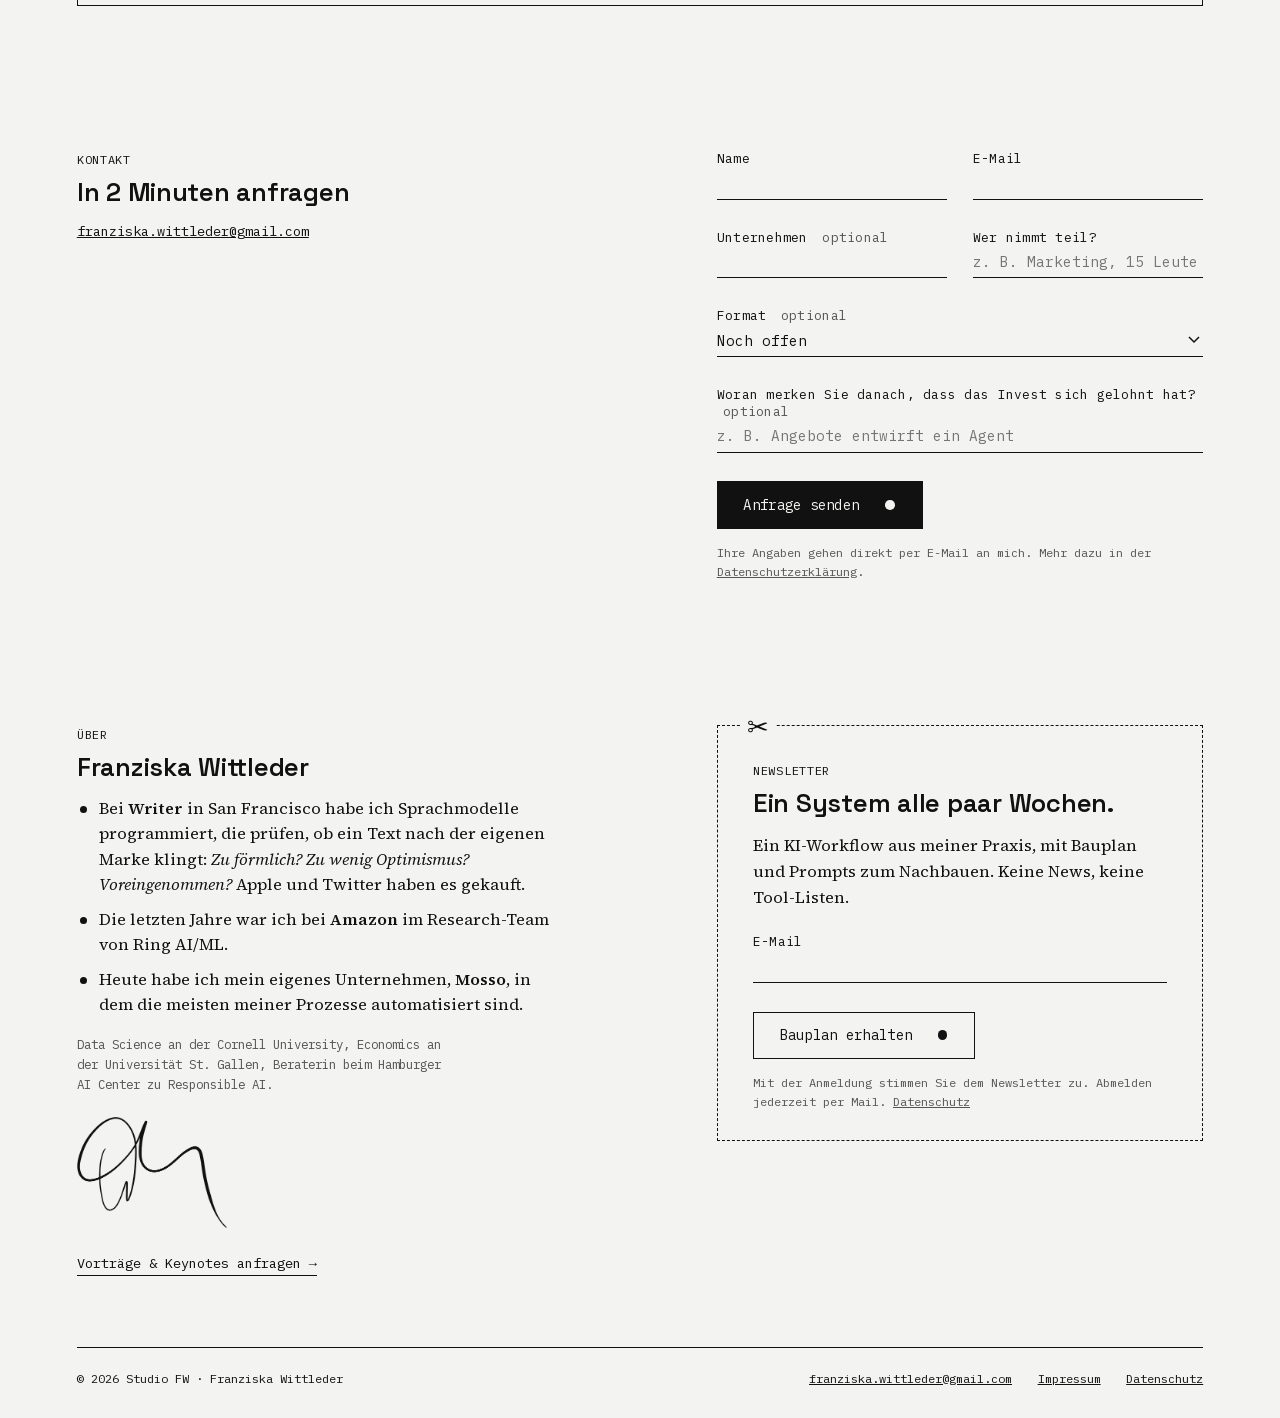
==== commit 55ca6f49: "Hero: Zitat-Kreis etwas kleiner, Schrift gleich Co-Authored-By: Claude Opus 5.5 <noreply@anthropic.c" ====
--- a/index.html
+++ b/index.html
@@ -9,7 +9,7 @@
   <link rel="alternate" hreflang="de" href="https://www.studio-fw.com/">
   <link rel="alternate" hreflang="en" href="https://www.studio-fw.com/en/">
   <link rel="alternate" hreflang="x-default" href="https://www.studio-fw.com/">
-  <link rel="stylesheet" href="css/site.css?v=47">
+  <link rel="stylesheet" href="css/site.css?v=48">
 </head>
 <body>
   <nav class="lang-switch" aria-label="Sprache wählen">
--- a/css/site.css
+++ b/css/site.css
@@ -228,8 +228,8 @@
   display: flex;
   align-items: center;
   justify-content: center;
-  width: 14.5rem;
-  height: 14.5rem;
+  width: 13.5rem;
+  height: 13.5rem;
   margin-left: -3rem;
   margin-top: 20%;
   border-radius: 50%;
@@ -788,7 +788,7 @@
   .photo-box { width: 52vw; max-width: 220px; }
   /* Handy: Zettel unter dem Foto, leicht überlappend */
   .portrait { flex-direction: column; align-items: flex-start; }
-  .hero-quote { width: 12.5rem; height: 12.5rem; margin: -5.5rem 0 0 calc(52vw - 5rem); font-size: 0.66rem; }
+  .hero-quote { width: 12rem; height: 12rem; margin: -5.5rem 0 0 calc(52vw - 5rem); font-size: 0.66rem; }
   .hero h1 { font-size: 1.85rem; }
   .hero .promise { font-size: 1.12rem; }
 
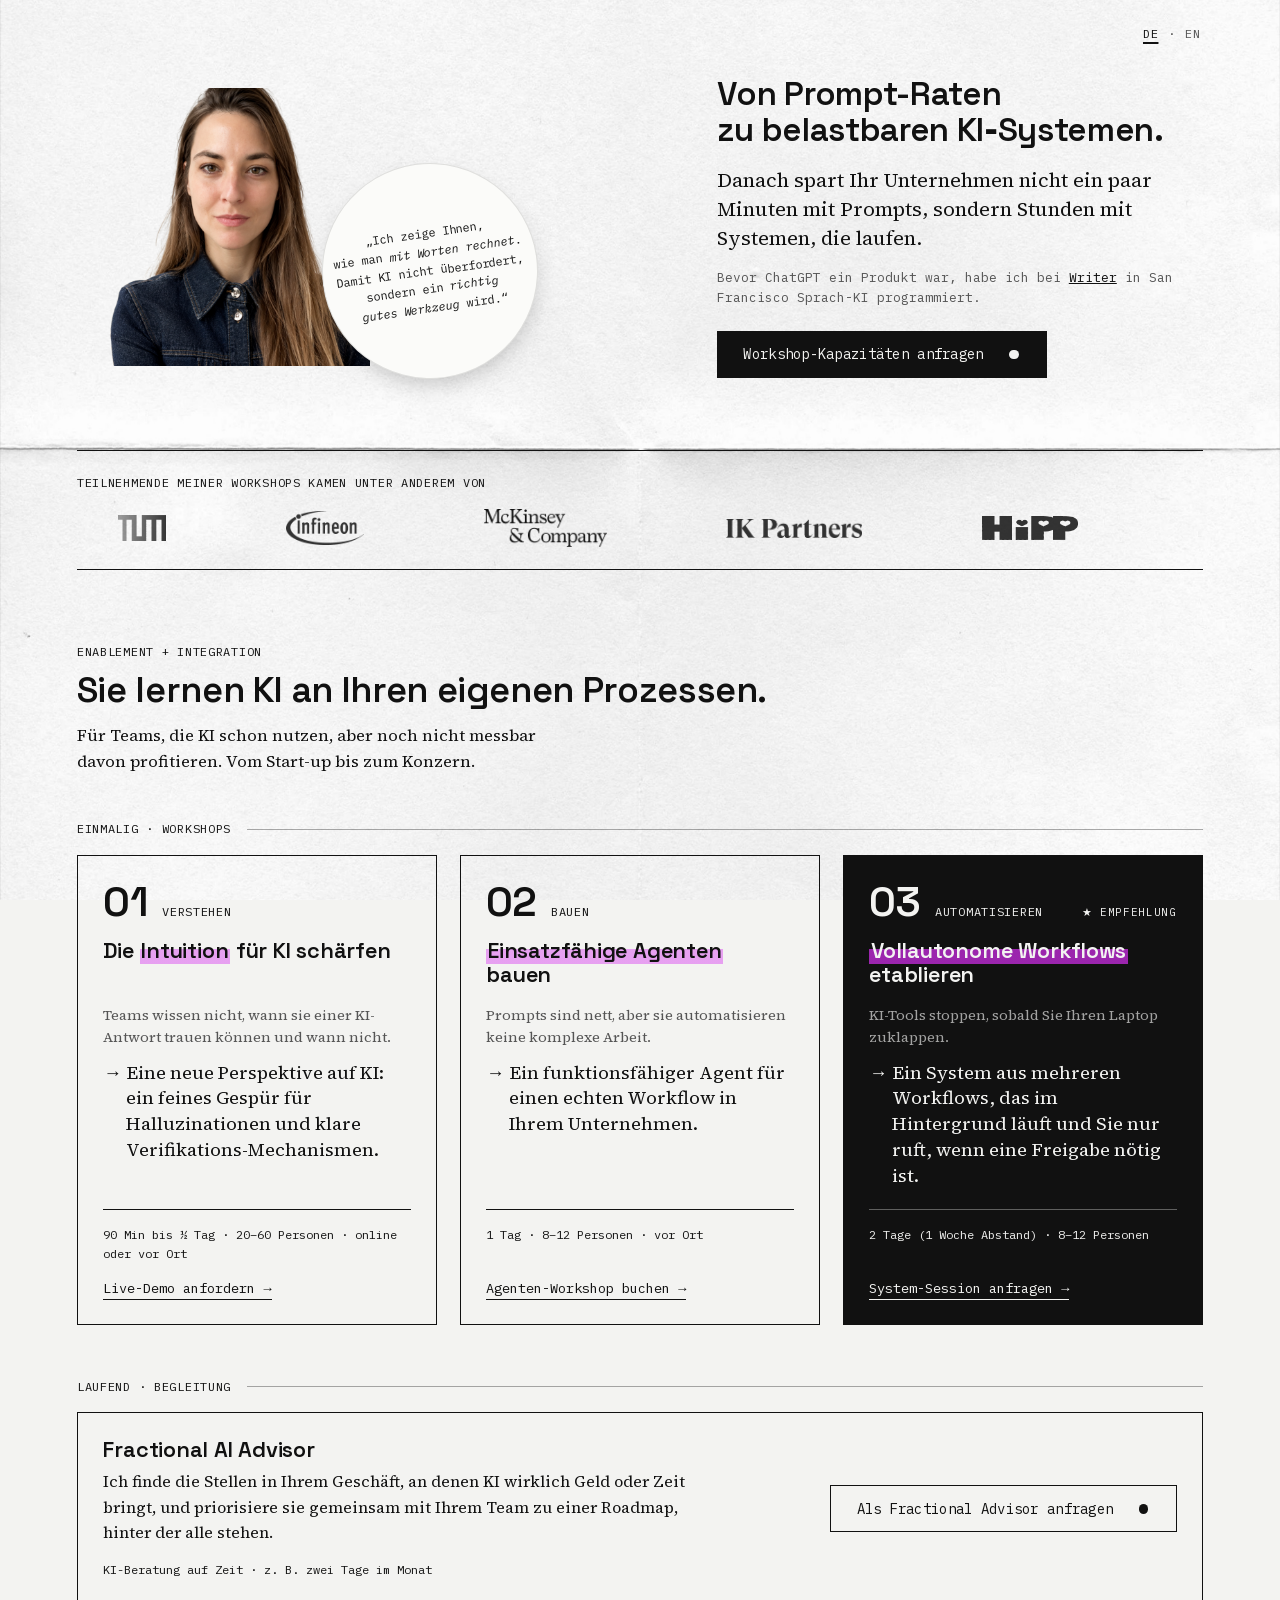
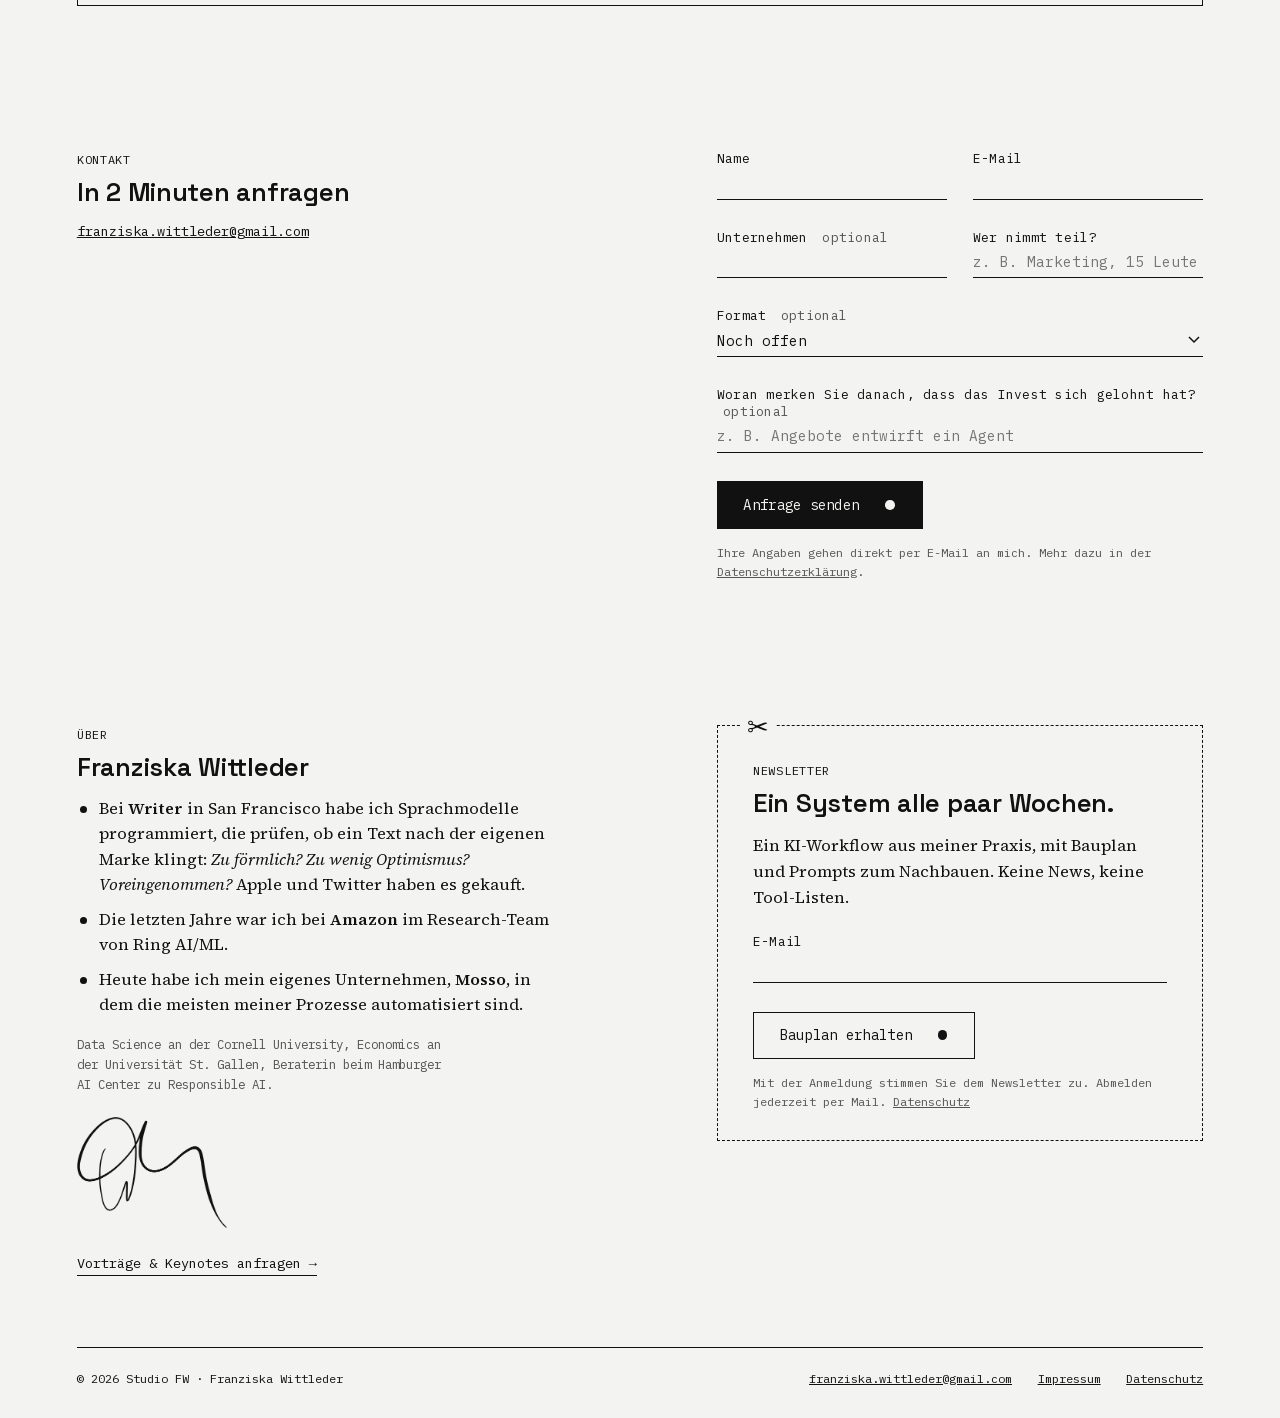
==== commit 254e9b1c: "Advisor: Roadmap, hinter der alle stehen (DE/EN) Co-Authored-By: Claude Opus 5.5 <noreply@anthropic." ====
--- a/index.html
+++ b/index.html
@@ -109,7 +109,7 @@
       <div class="advisor">
         <div>
           <h3>Fractional AI Advisor</h3>
-          <p class="advisor-text">Ich finde die Stellen in Ihrem Geschäft, an denen KI wirklich Geld oder Zeit bringt, und priorisiere sie mit Ihnen zu einer Roadmap, die Ihr Team auch umsetzt.</p>
+          <p class="advisor-text">Ich finde die Stellen in Ihrem Geschäft, an denen KI wirklich Geld oder Zeit bringt, und priorisiere sie gemeinsam mit Ihrem Team zu einer Roadmap, hinter der alle stehen.</p>
           <p class="facts">KI-Beratung auf Zeit · z. B. zwei Tage im Monat</p>
         </div>
         <a class="cta" href="#anfrage" data-format="advisor">Als Fractional Advisor anfragen</a>
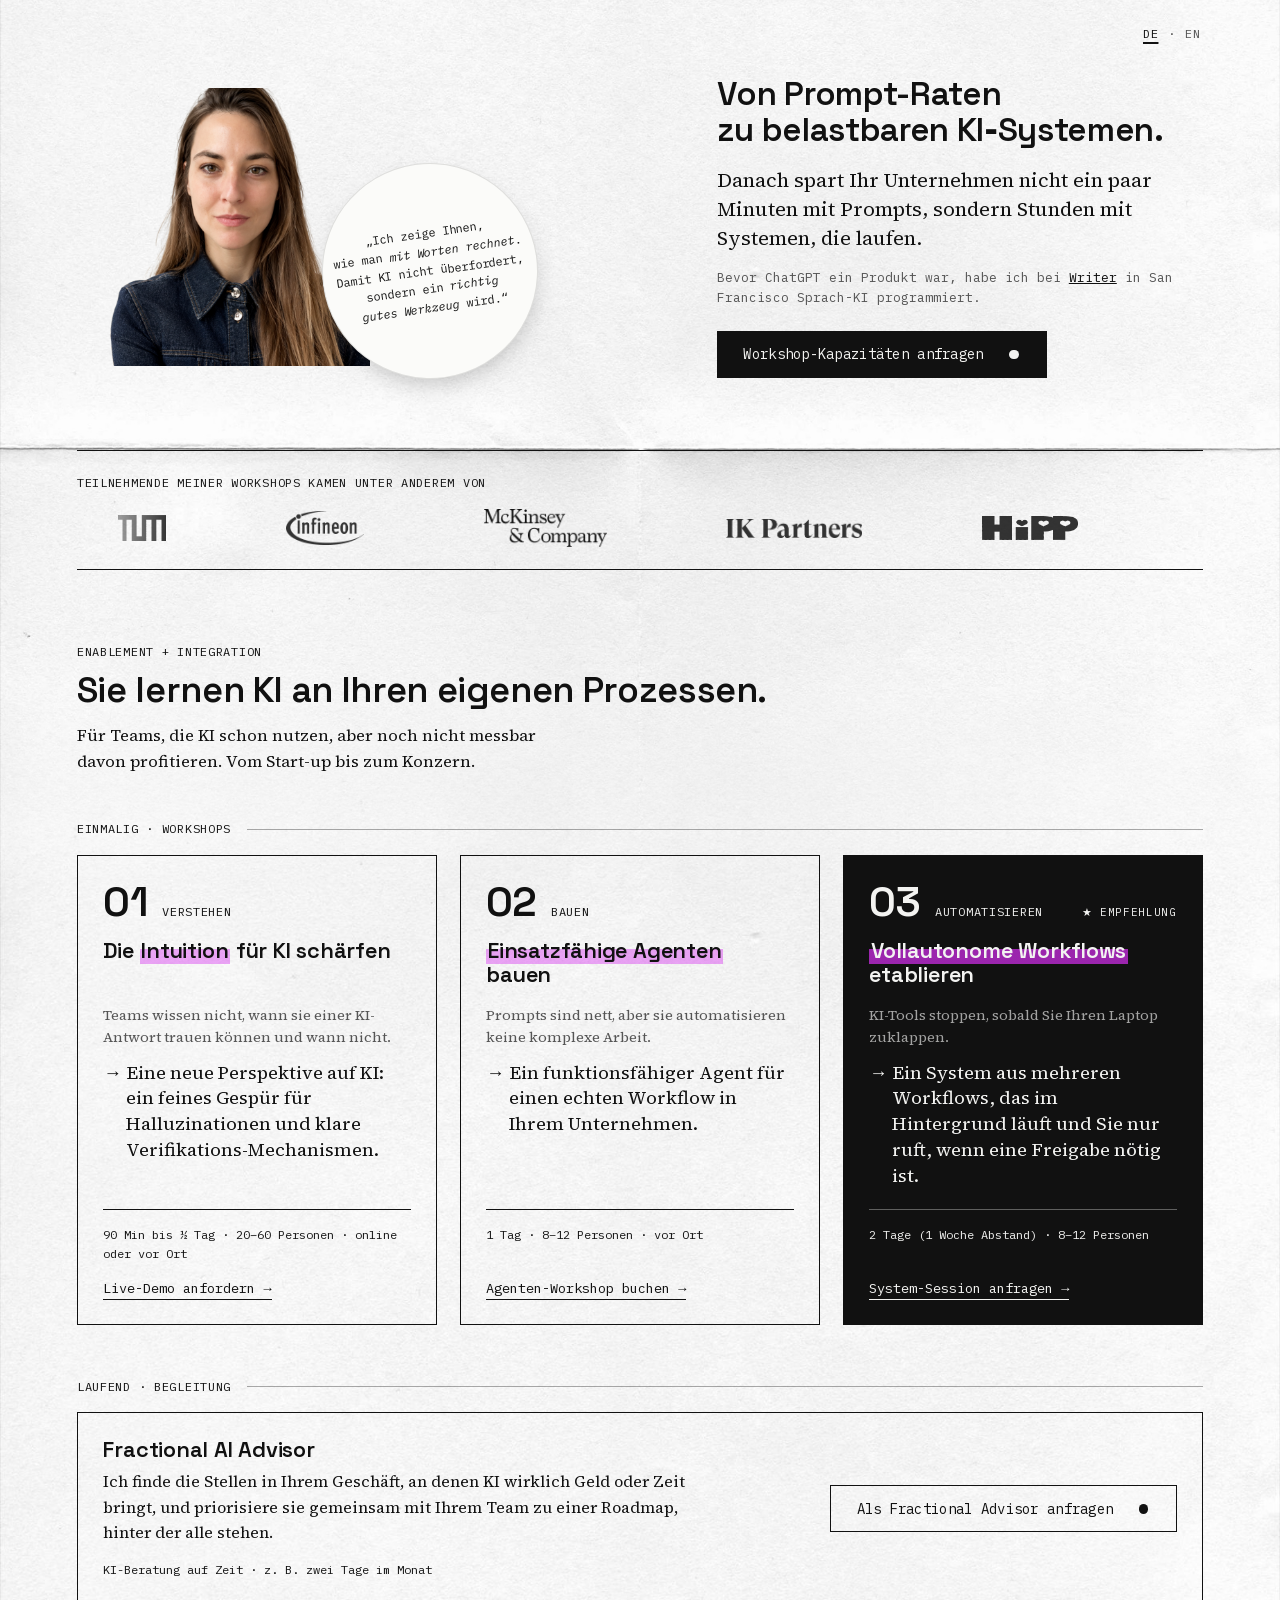
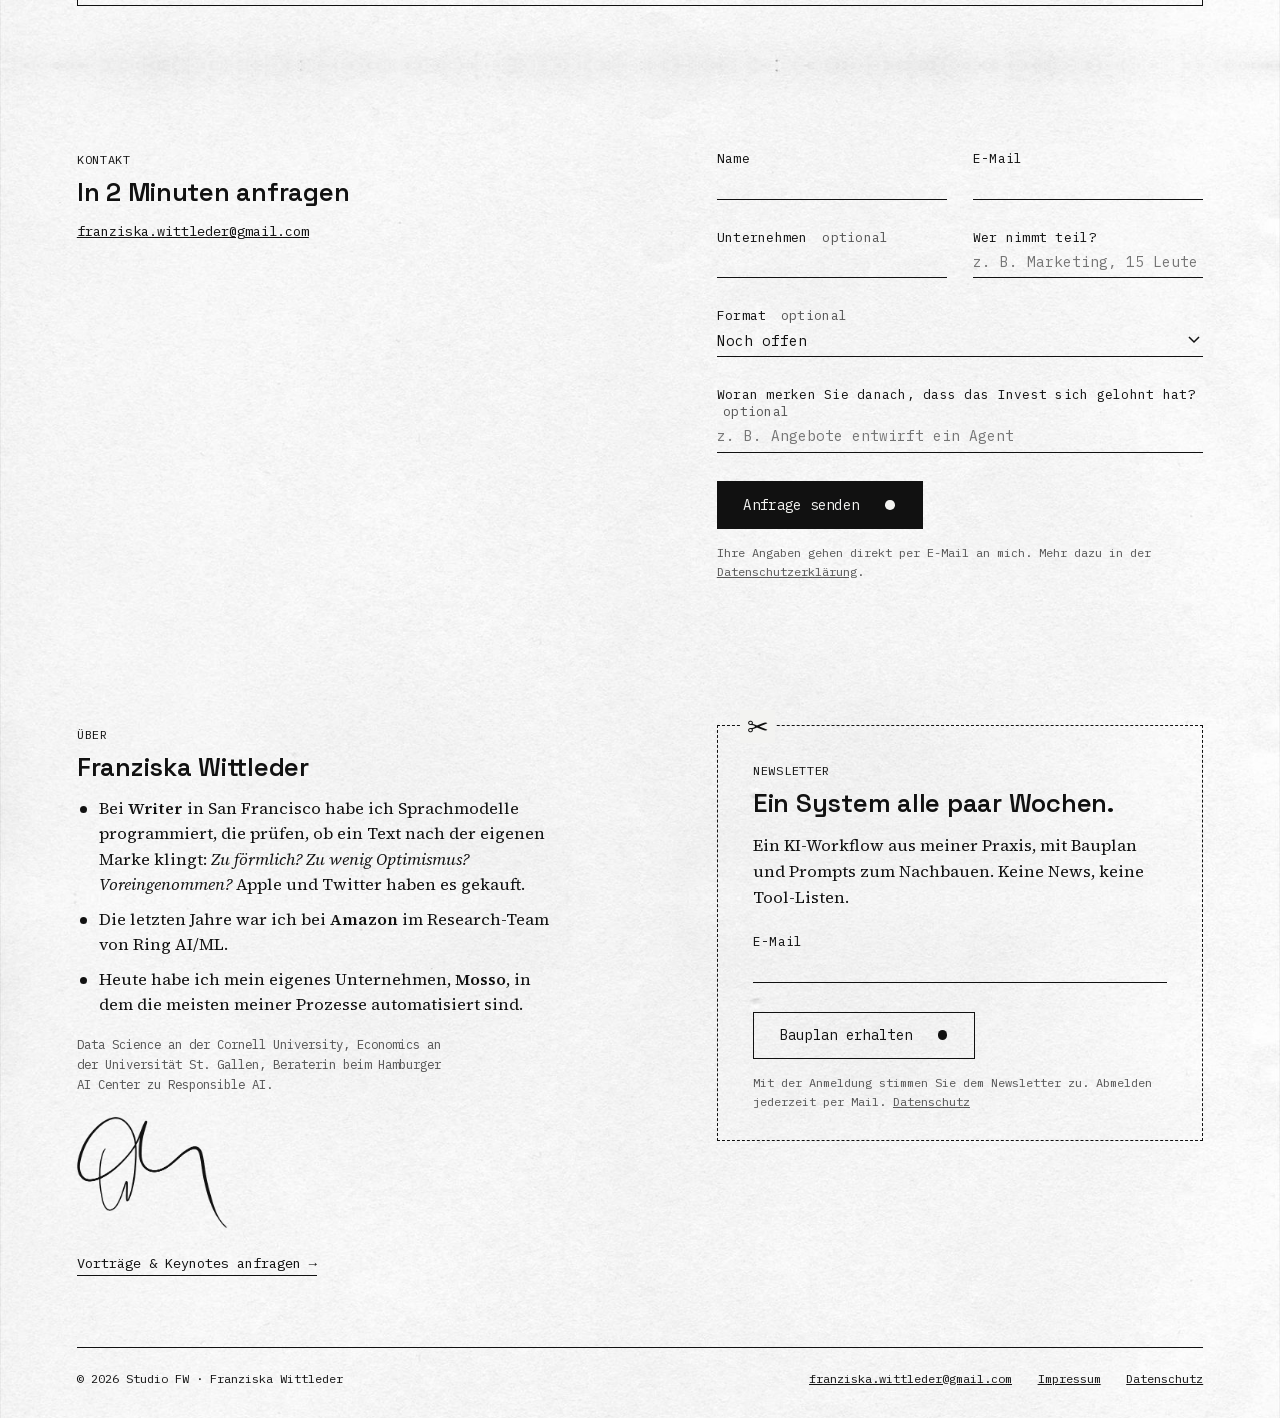
==== commit e880b8f7: "Hintergrund scrollt mit: Knick nur am Hero, darunter Papier ohne Knick Co-Authored-By: Claude Opus 5" ====
--- a/index.html
+++ b/index.html
@@ -9,7 +9,7 @@
   <link rel="alternate" hreflang="de" href="https://www.studio-fw.com/">
   <link rel="alternate" hreflang="en" href="https://www.studio-fw.com/en/">
   <link rel="alternate" hreflang="x-default" href="https://www.studio-fw.com/">
-  <link rel="stylesheet" href="css/site.css?v=48">
+  <link rel="stylesheet" href="css/site.css?v=49">
 </head>
 <body>
   <nav class="lang-switch" aria-label="Sprache wählen">
--- a/css/site.css
+++ b/css/site.css
@@ -87,21 +87,30 @@
 html { scroll-behavior: smooth; }
 
 body {
+  position: relative;
   min-height: 100vh;
-  background-color: var(--paper);
+  /* Papier ohne Knick läuft über die ganze Seite und scrollt mit */
+  background: var(--paper) url("../img/paper-textur.jpg") center top / 100% auto repeat-y;
   font-family: "IBM Plex Mono", ui-monospace, Menlo, monospace;
   color: var(--ink);
   overflow-x: hidden;
 }
 
-/* Papier-Foto hochkant: Knick liegt waagerecht in der Mitte */
+/* Papier-Foto hochkant: Knick waagerecht auf halber Höhe des ersten Bildschirms.
+   Scrollt mit weg und läuft unten weich ins Papier ohne Knick aus. */
 body::before {
   content: "";
-  position: fixed;
-  inset: 0;
+  position: absolute;
+  top: 0;
+  left: 0;
+  right: 0;
+  height: 100vh;
+  height: 100svh;
   pointer-events: none;
   z-index: 0;
   background: url("../img/paper-hoch.jpg") center / cover no-repeat;
+  -webkit-mask-image: linear-gradient(to bottom, #000 75%, transparent);
+          mask-image: linear-gradient(to bottom, #000 75%, transparent);
 }
 
 main {
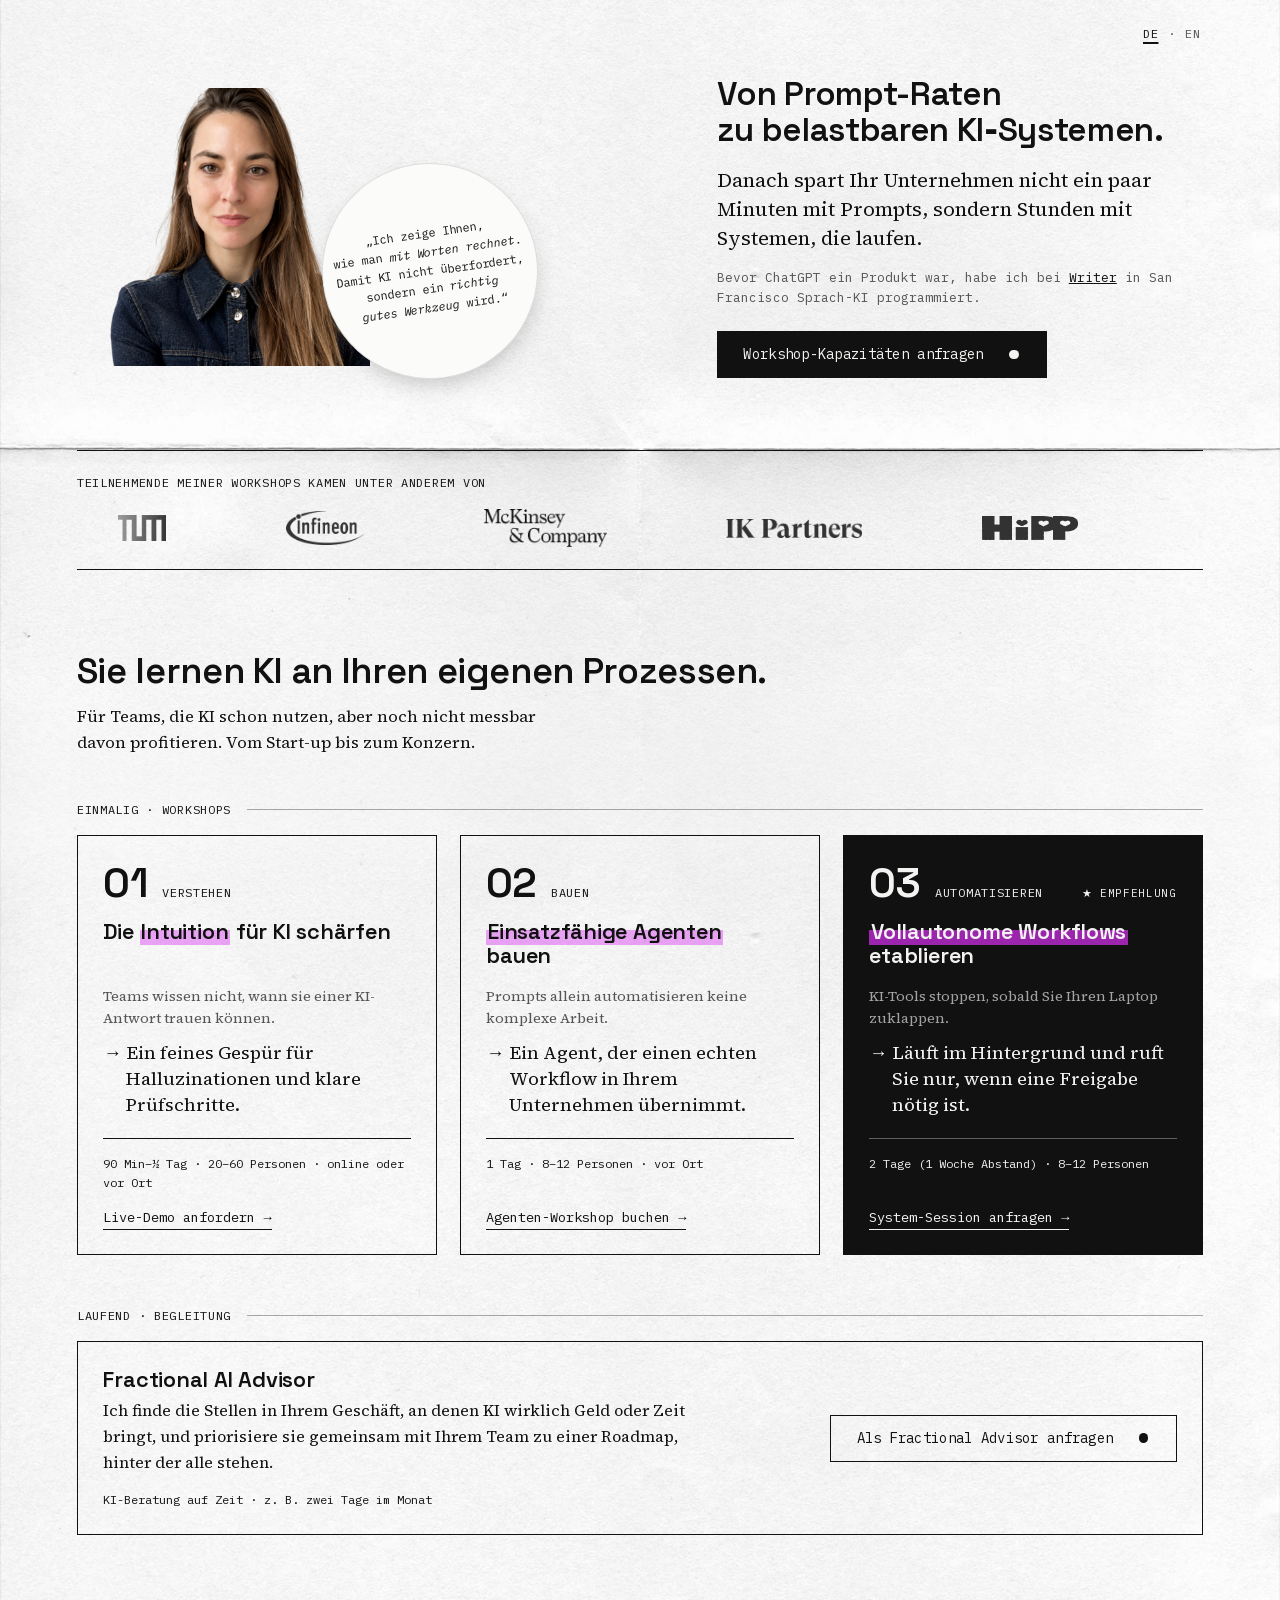
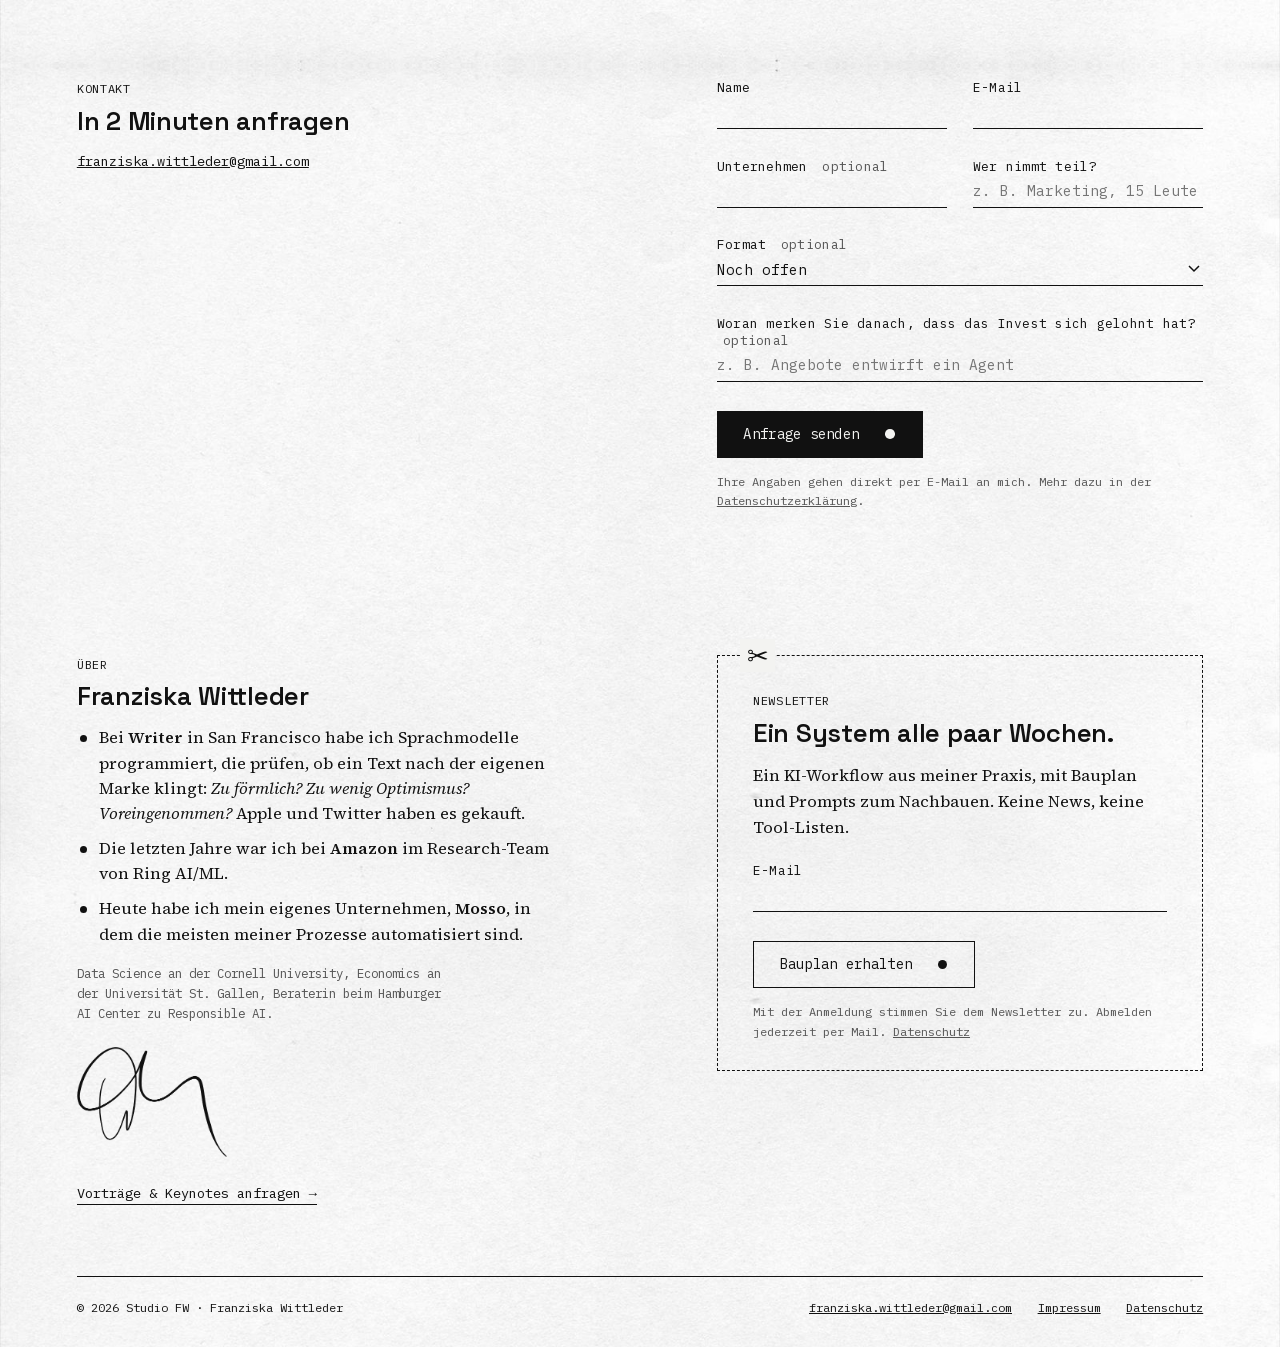
==== commit 3bb8d17c: "Phasen-Karten gekürzt, Label Enablement + Integration entfernt (DE/EN) Co-Authored-By: Claude Opus 5" ====
--- a/index.html
+++ b/index.html
@@ -69,7 +69,6 @@
     <!-- Framework -->
     <section id="framework">
       <div class="framework-head">
-        <p class="label">Enablement + Integration</p>
         <h2>Sie lernen KI an Ihren eigenen Prozessen.</h2>
         <p class="for-whom">Für Teams, die KI schon nutzen, aber noch nicht messbar davon profitieren. Vom Start-up bis zum Konzern.</p>
       </div>
@@ -79,17 +78,17 @@
       <article class="phase">
         <p class="phase-num"><span class="num">01</span><span class="verb">Verstehen</span></p>
         <h3>Die <mark class="hl">Intuition</mark> für KI schärfen</h3>
-        <p class="before">Teams wissen nicht, wann sie einer KI-Antwort trauen können und wann nicht.</p>
-        <p class="after">Eine neue Perspektive auf KI: ein feines Gespür für Halluzinationen und klare Verifikations-Mechanismen.</p>
-        <p class="facts">90 Min bis ½ Tag · 20–60 Personen · online oder vor Ort</p>
+        <p class="before">Teams wissen nicht, wann sie einer KI-Antwort trauen können.</p>
+        <p class="after">Ein feines Gespür für Halluzinationen und klare Prüfschritte.</p>
+        <p class="facts">90 Min–½ Tag · 20–60 Personen · online oder vor Ort</p>
         <a class="phase-link" href="#anfrage" data-format="phase1">Live-Demo anfordern →</a>
       </article>
 
       <article class="phase">
         <p class="phase-num"><span class="num">02</span><span class="verb">Bauen</span></p>
         <h3><mark class="hl">Einsatzfähige Agenten</mark> bauen</h3>
-        <p class="before">Prompts sind nett, aber sie automatisieren keine komplexe Arbeit.</p>
-        <p class="after">Ein funktionsfähiger Agent für einen echten Workflow in Ihrem Unternehmen.</p>
+        <p class="before">Prompts allein automatisieren keine komplexe Arbeit.</p>
+        <p class="after">Ein Agent, der einen echten Workflow in Ihrem Unternehmen übernimmt.</p>
         <p class="facts">1 Tag · 8–12 Personen · vor Ort</p>
         <a class="phase-link" href="#anfrage" data-format="phase2">Agenten-Workshop buchen →</a>
       </article>
@@ -98,7 +97,7 @@
         <p class="phase-num"><span class="num">03</span><span class="verb">Automatisieren</span><span class="badge">★ Empfehlung</span></p>
         <h3><mark class="hl">Vollautonome Workflows</mark> etablieren</h3>
         <p class="before">KI-Tools stoppen, sobald Sie Ihren Laptop zuklappen.</p>
-        <p class="after">Ein System aus mehreren Workflows, das im Hintergrund läuft und Sie nur ruft, wenn eine Freigabe nötig ist.</p>
+        <p class="after">Läuft im Hintergrund und ruft Sie nur, wenn eine Freigabe nötig ist.</p>
         <p class="facts">2 Tage (1 Woche Abstand) · 8–12 Personen</p>
         <a class="phase-link" href="#anfrage" data-format="phase3">System-Session anfragen →</a>
       </article>
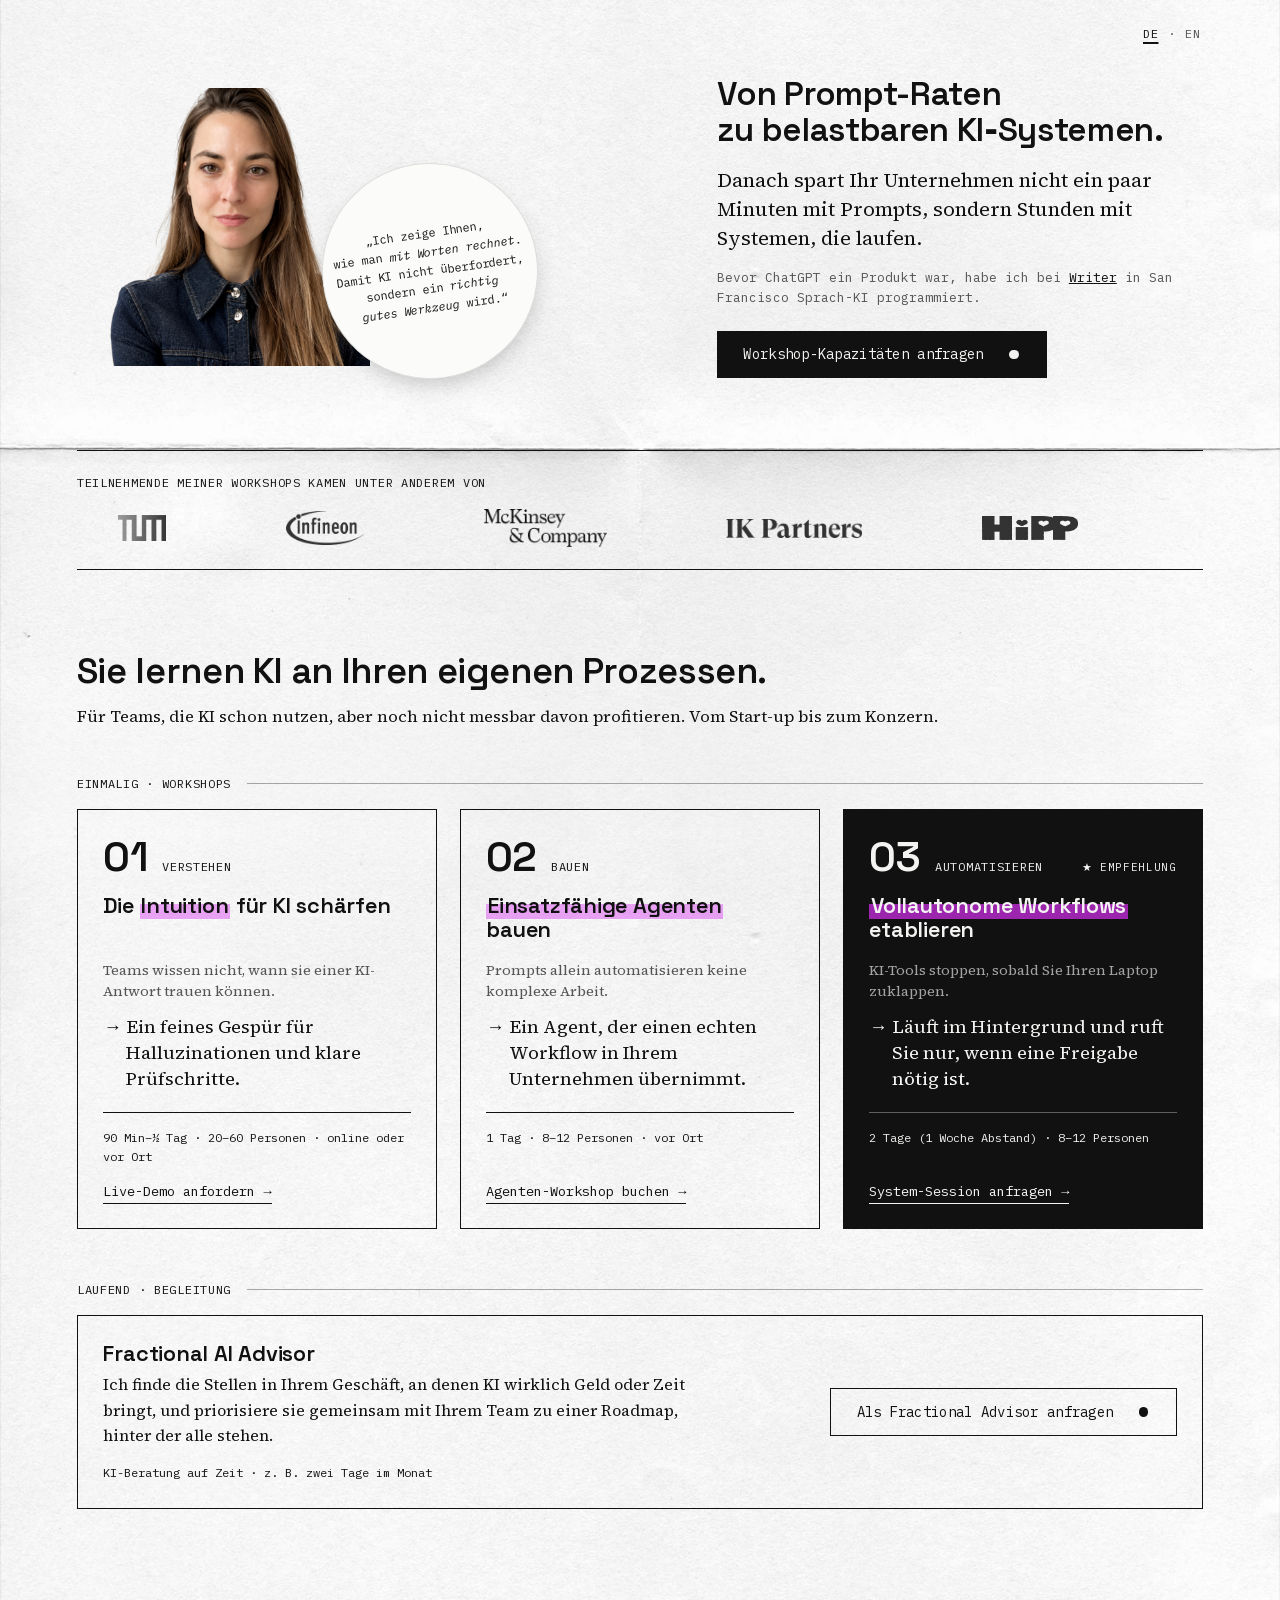
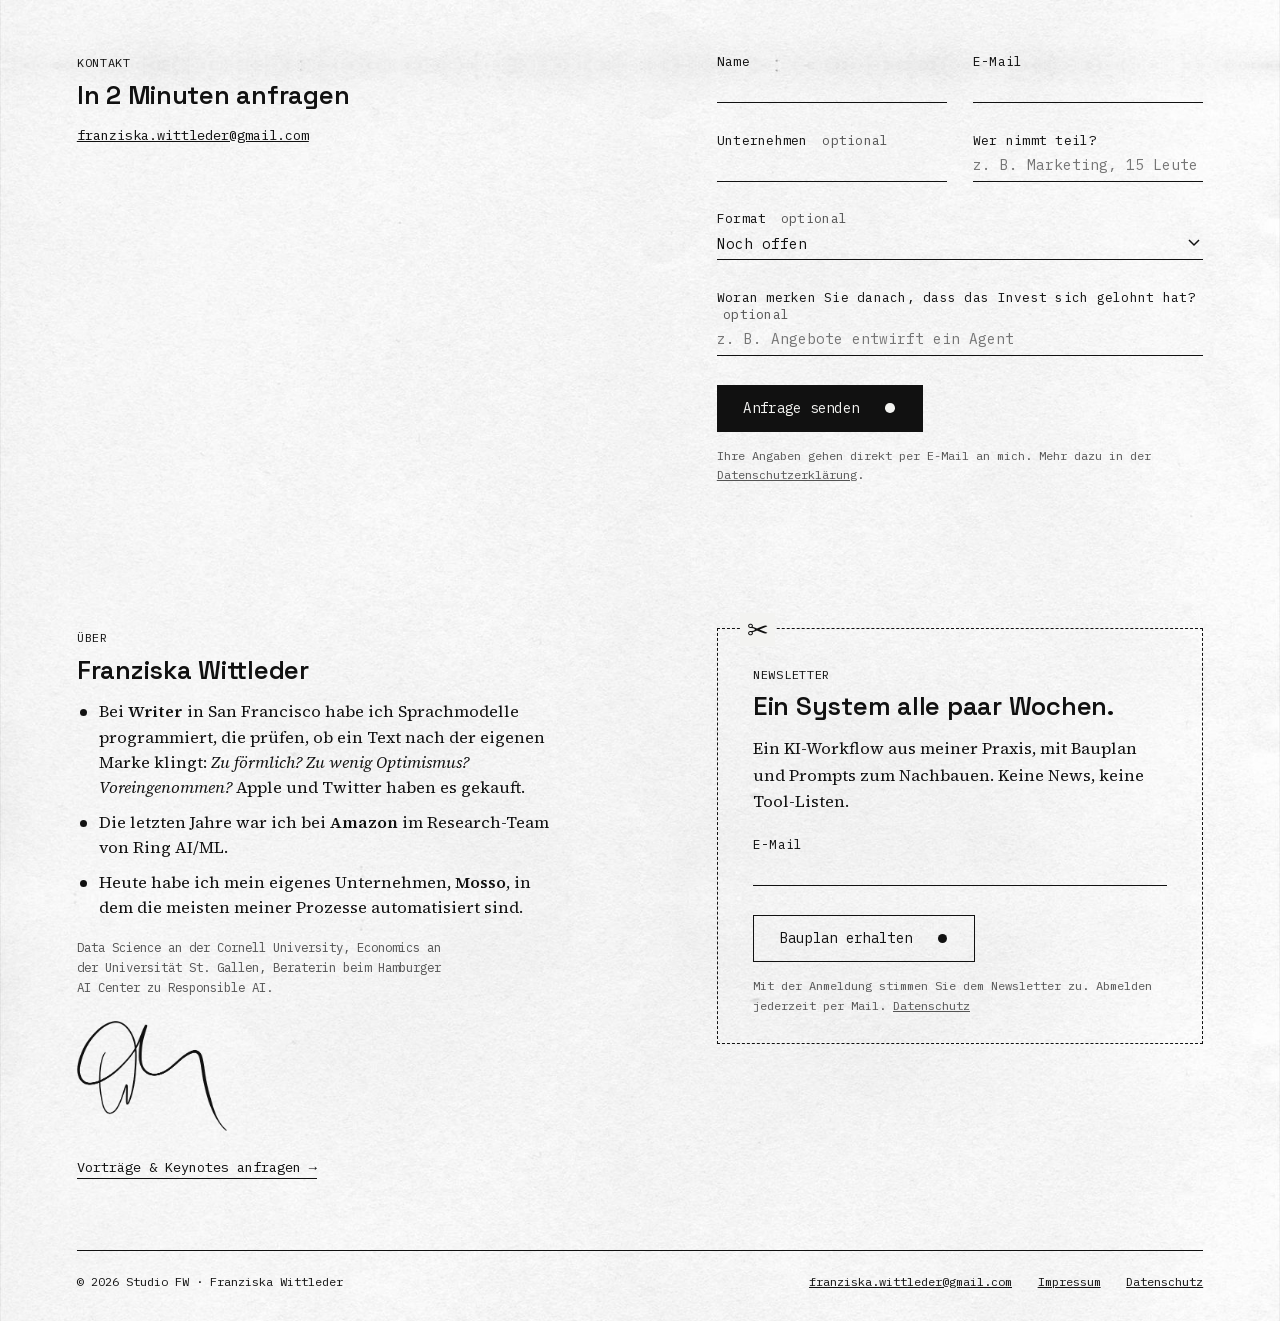
==== commit 2a209cd0: "Zielgruppen-Zeile in einer Zeile Co-Authored-By: Claude Opus 5.5 <noreply@anthropic.com>" ====
--- a/index.html
+++ b/index.html
@@ -9,7 +9,7 @@
   <link rel="alternate" hreflang="de" href="https://www.studio-fw.com/">
   <link rel="alternate" hreflang="en" href="https://www.studio-fw.com/en/">
   <link rel="alternate" hreflang="x-default" href="https://www.studio-fw.com/">
-  <link rel="stylesheet" href="css/site.css?v=49">
+  <link rel="stylesheet" href="css/site.css?v=50">
 </head>
 <body>
   <nav class="lang-switch" aria-label="Sprache wählen">
--- a/css/site.css
+++ b/css/site.css
@@ -549,7 +549,7 @@
 
 .for-whom {
   margin-top: 0.8rem;
-  max-width: 54ch;
+  max-width: none;
 }
 
 /* Kernbegriffe in den Phasen-Titeln: Marker in Pflaume */
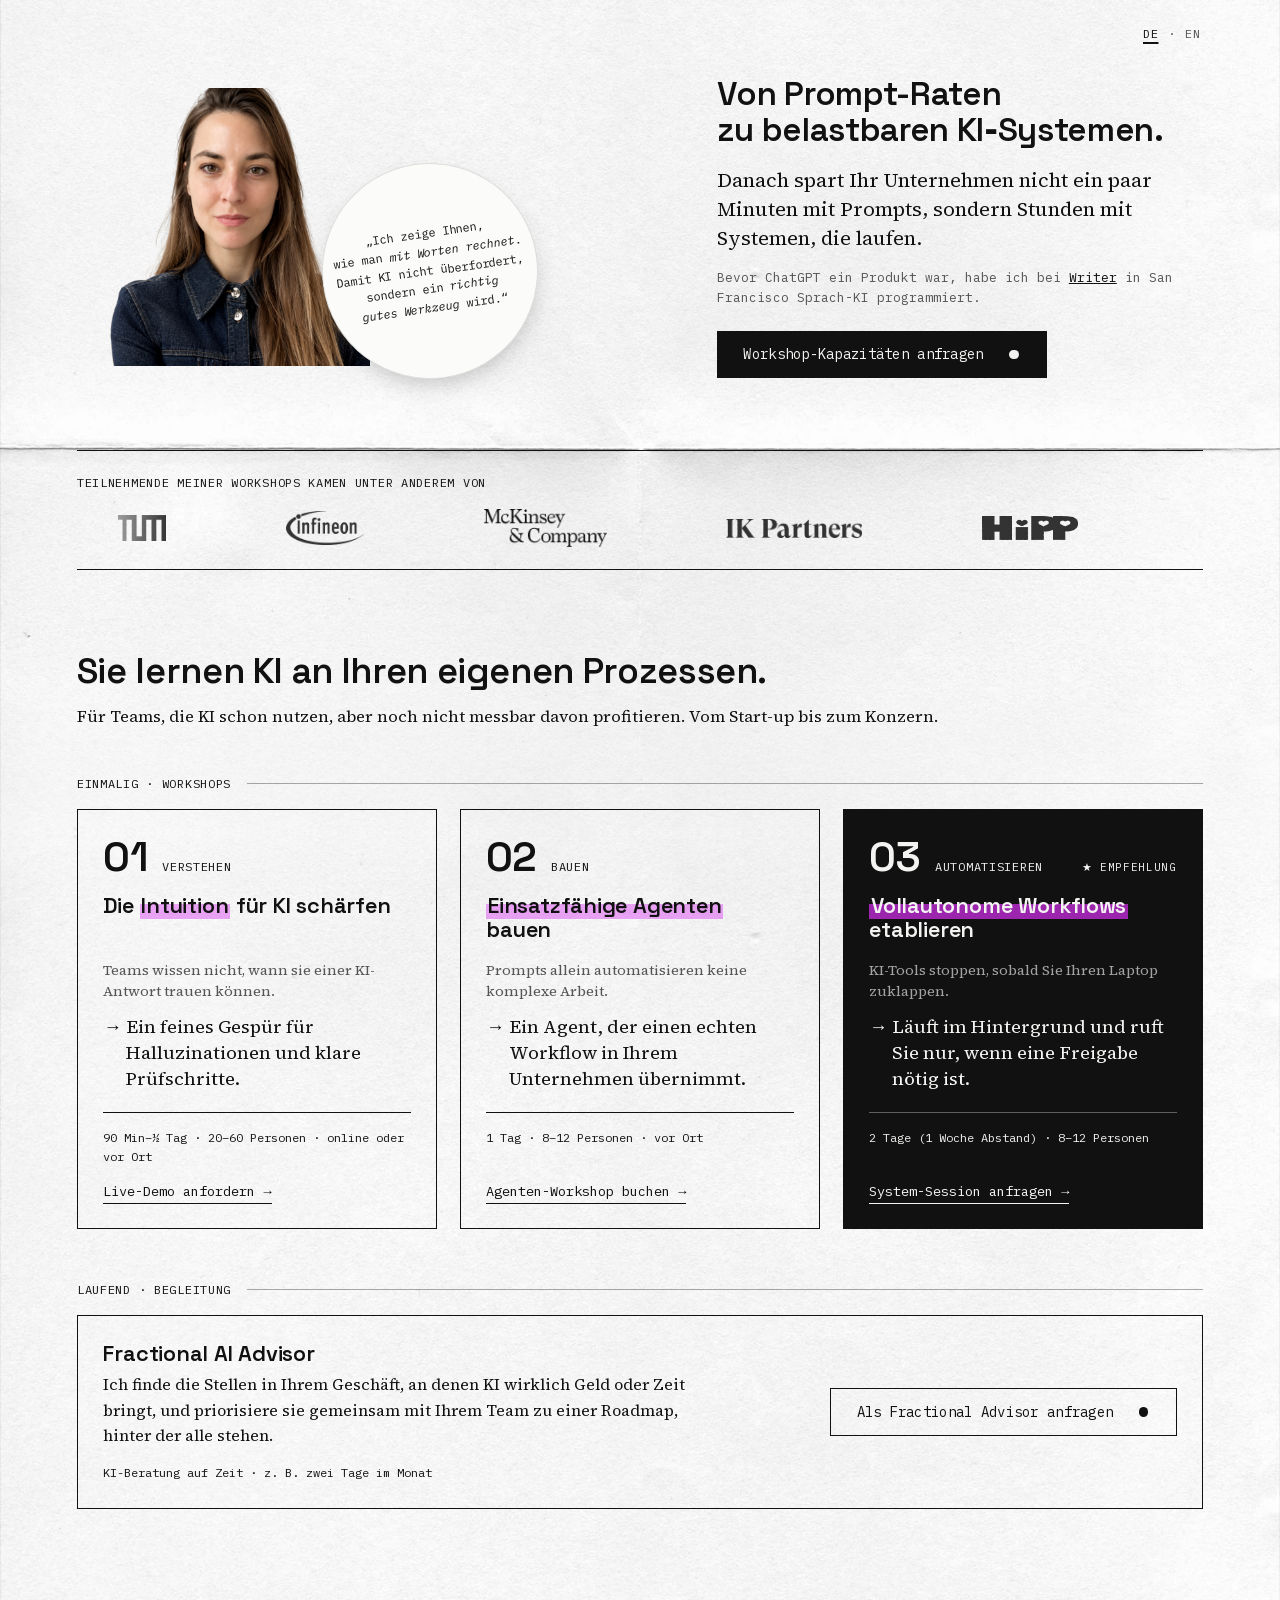
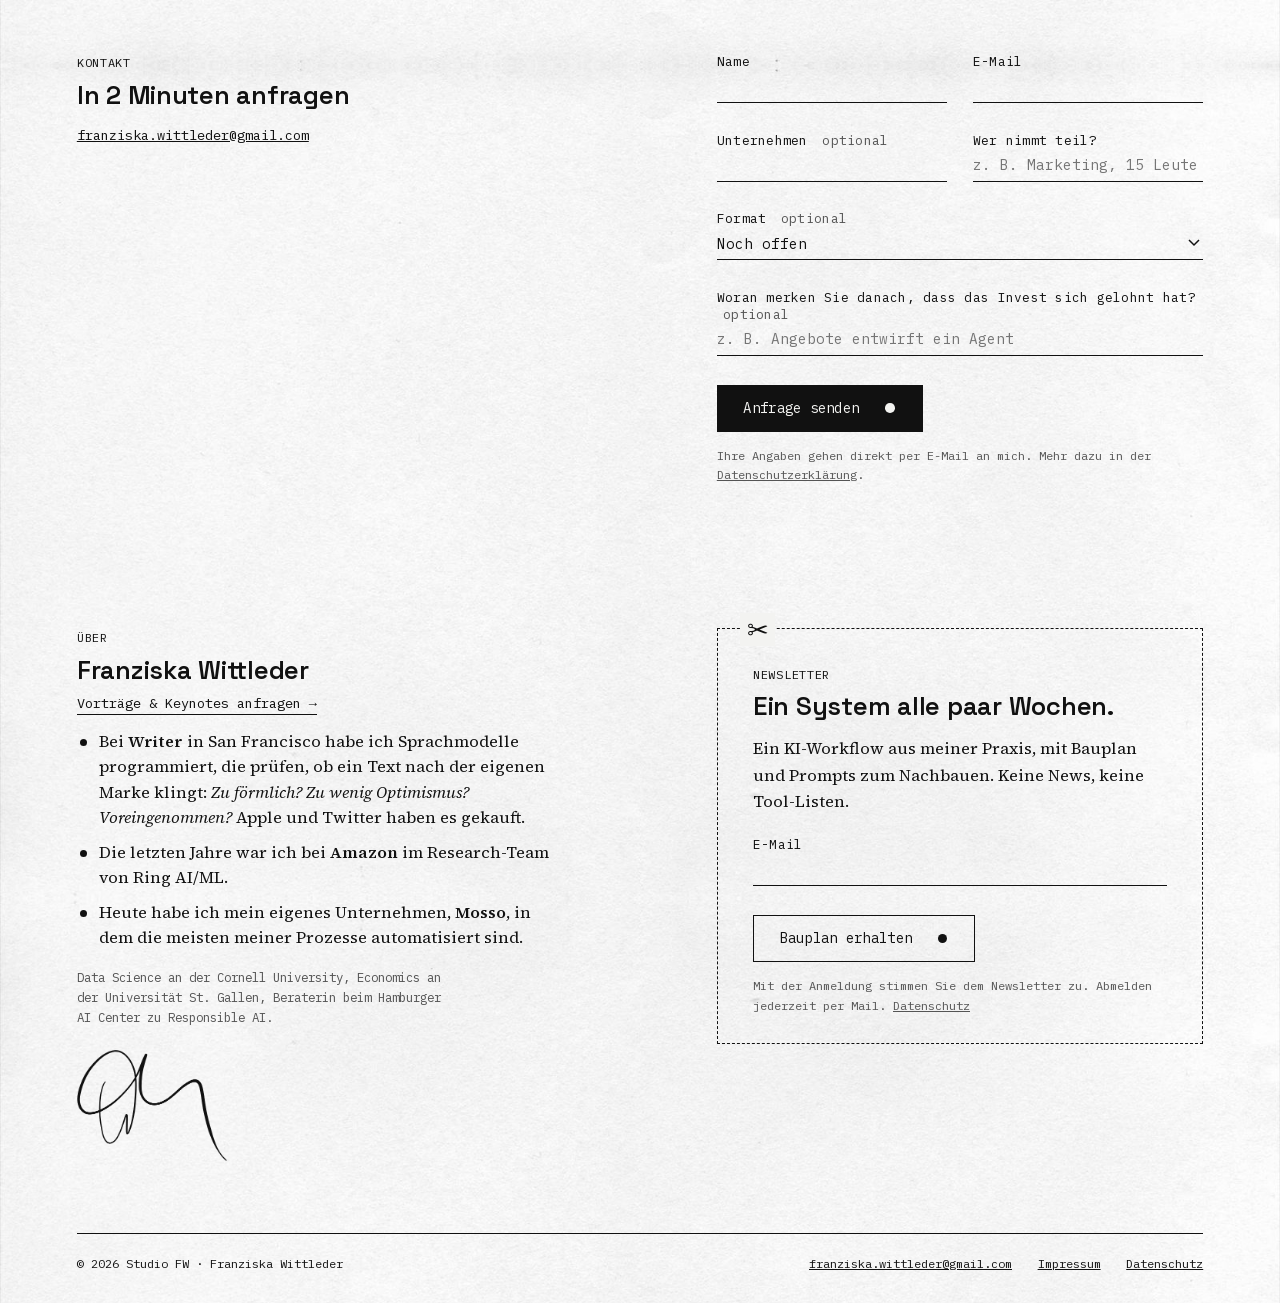
==== commit a9fb1c52: "Keynote-Link direkt unter den Namen im Über-Block Co-Authored-By: Claude Opus 5.5 <noreply@anthropic" ====
--- a/index.html
+++ b/index.html
@@ -9,7 +9,7 @@
   <link rel="alternate" hreflang="de" href="https://www.studio-fw.com/">
   <link rel="alternate" hreflang="en" href="https://www.studio-fw.com/en/">
   <link rel="alternate" hreflang="x-default" href="https://www.studio-fw.com/">
-  <link rel="stylesheet" href="css/site.css?v=50">
+  <link rel="stylesheet" href="css/site.css?v=51">
 </head>
 <body>
   <nav class="lang-switch" aria-label="Sprache wählen">
@@ -171,6 +171,7 @@
       <div class="about">
         <p class="label">Über</p>
         <h2 style="margin-top:0.6rem">Franziska Wittleder</h2>
+        <p class="about-links"><a class="phase-link" href="#anfrage" data-format="talk">Vorträge &amp; Keynotes anfragen →</a></p>
         <ul class="about-list">
           <li>Bei <strong>Writer</strong> in San Francisco habe ich Sprachmodelle programmiert, die prüfen, ob ein Text nach der eigenen Marke klingt: <em>Zu förmlich? Zu wenig Optimismus? Voreingenommen?</em> Apple und Twitter haben es gekauft.</li>
           <li>Die letzten Jahre war ich bei <strong>Amazon</strong> im Research-Team von Ring AI/ML.</li>
@@ -178,7 +179,6 @@
         </ul>
         <p class="about-small">Data Science an der Cornell University, Economics an der Universität St. Gallen, Beraterin beim Hamburger AI Center zu Responsible AI.</p>
         <img class="signature" src="img/unterschrift.png" alt="Unterschrift Franziska Wittleder">
-        <p class="about-links"><a class="phase-link" href="#anfrage" data-format="talk">Vorträge &amp; Keynotes anfragen →</a></p>
       </div>
 
       <!-- Newsletter als Abschnitt zum Ausschneiden -->
--- a/css/site.css
+++ b/css/site.css
@@ -651,7 +651,7 @@
 }
 
 .about-links {
-  margin-top: 1.6rem;
+  margin-top: 0.5rem;
   font-family: var(--mono);
   font-size: 0.85rem;
 }
